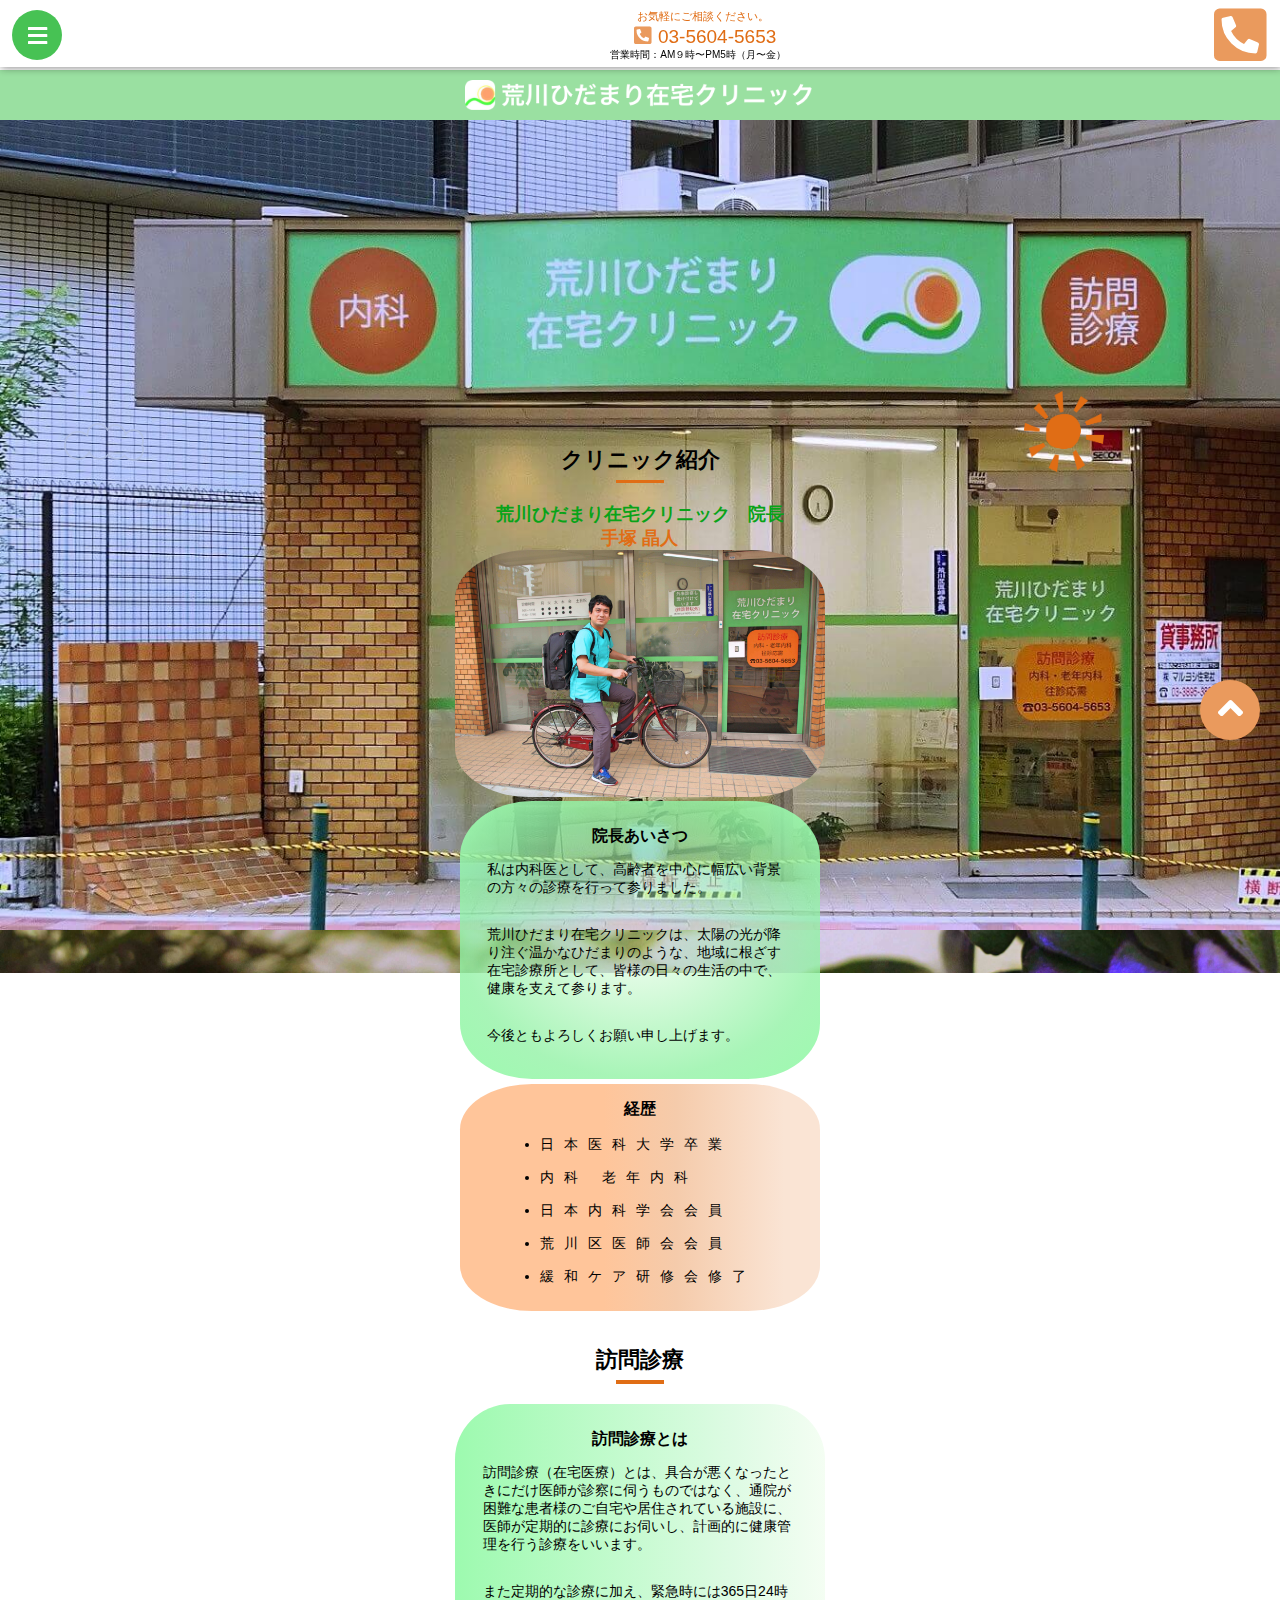
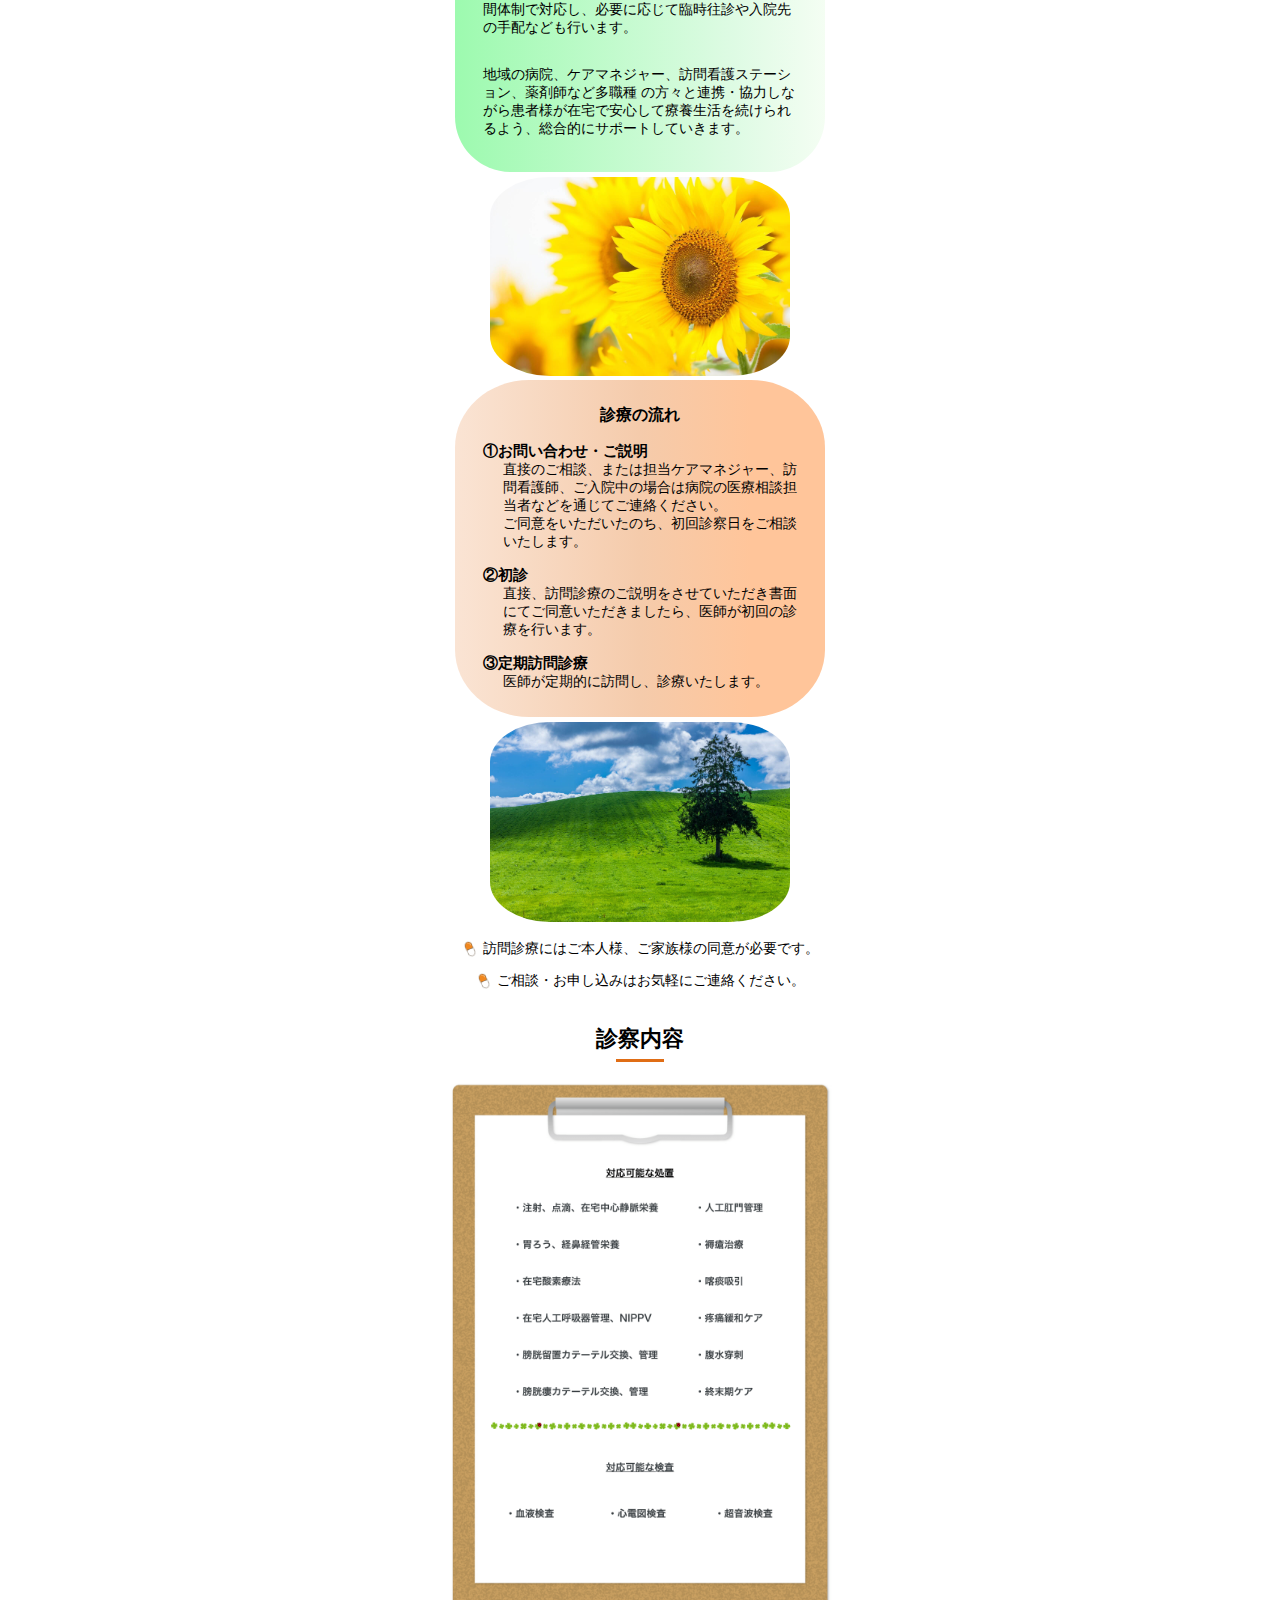
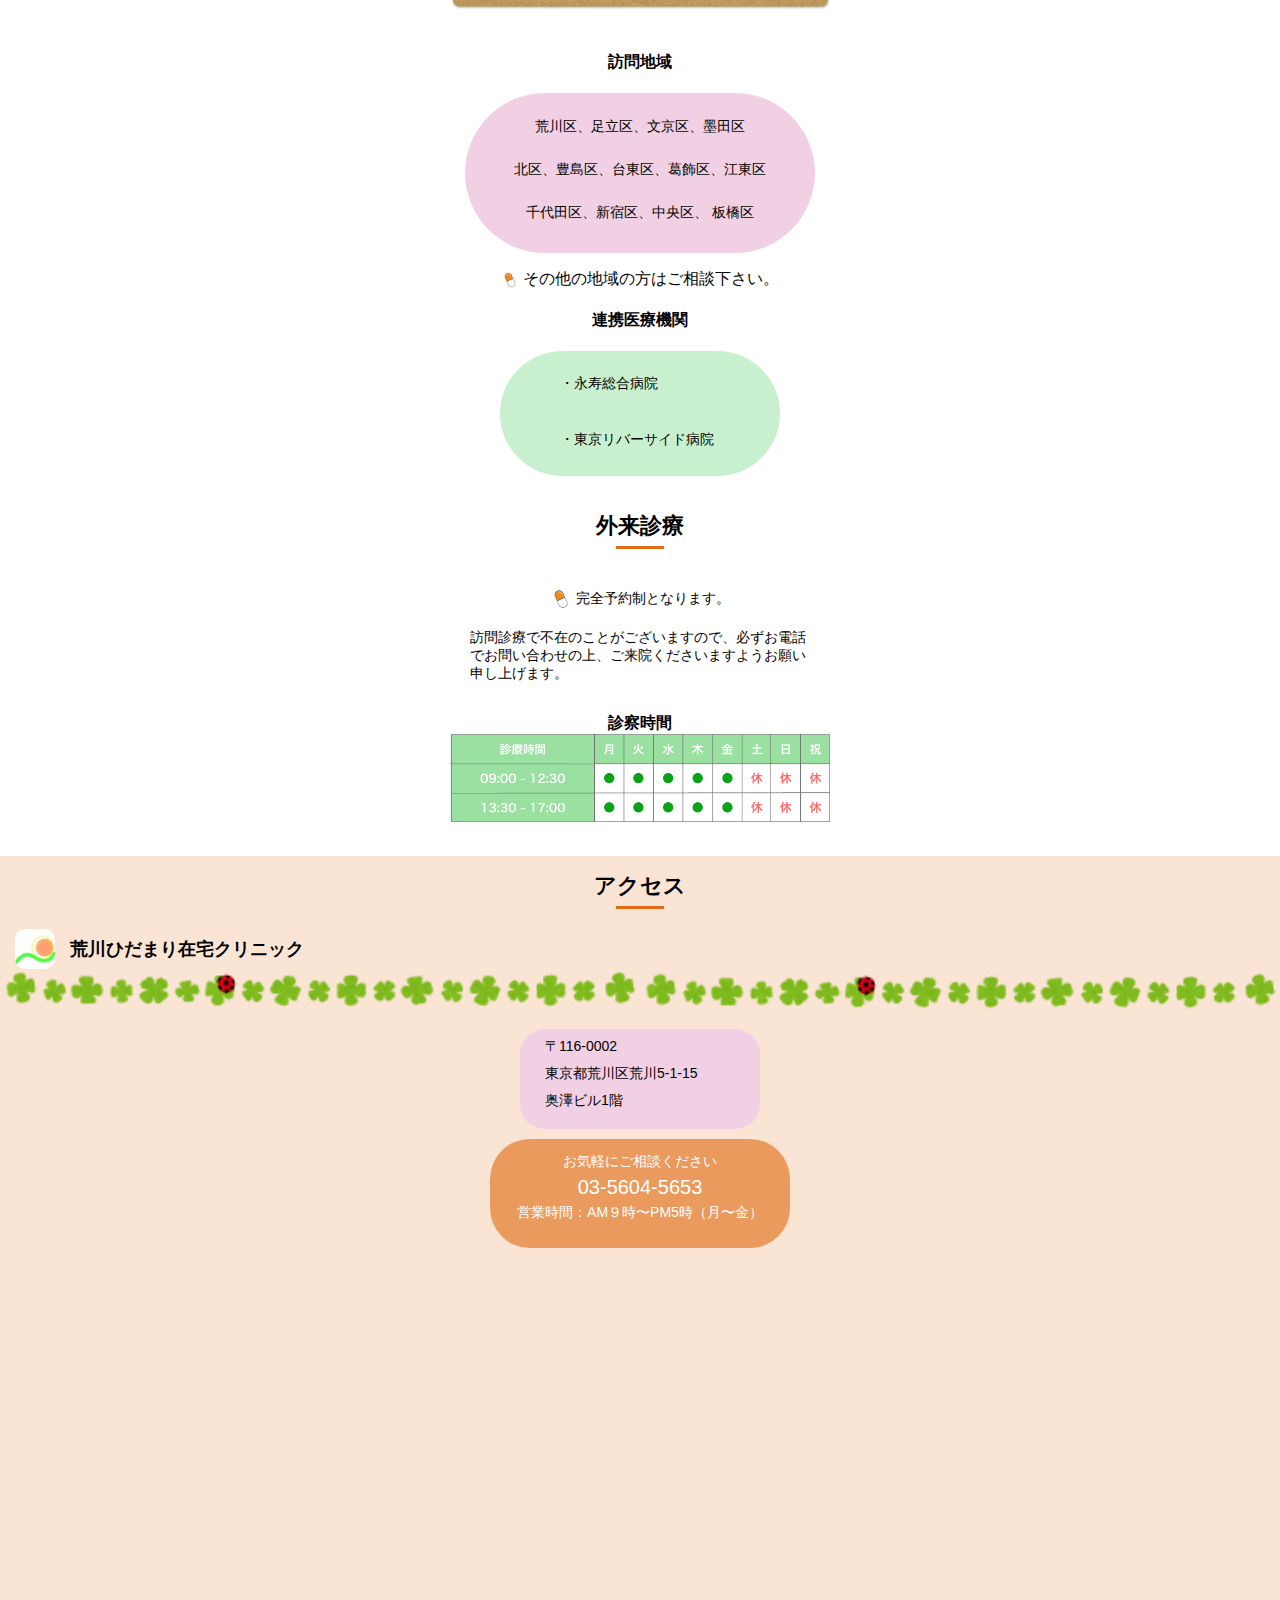
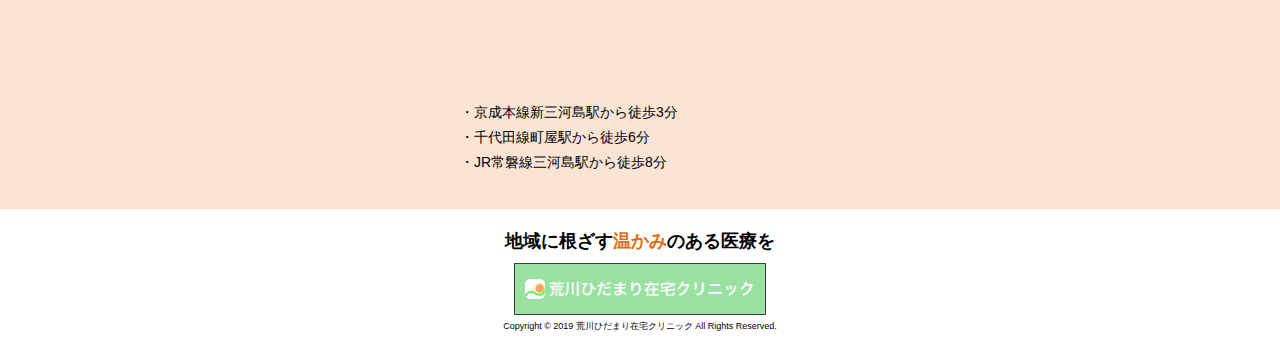
==== sp/index.html @ 4131a950 "update" ====
<!DOCTYPE html>
<html lang="ja">
	<head>
		<meta charset="UTF-8" />
		<!-- <meta
			name="viewport"
			content="width=device-width, initial-scale=1.0, minimum-scale=1.0, maximum-scale=10.0, user-scalable=yes"
		/> -->
		<meta name="viewport" content="width=440" />
		<title>荒川ひだまり在宅クリニック</title>
		<meta name="description" content="" />
		<meta name="keywords" content="" />
		<link rel="icon" href="ひだまりロゴ.ico" />
		<link rel="stylesheet" href="../css/sp-styles.css" />
		<link
			rel="stylesheet"
			href="https://use.fontawesome.com/releases/v5.10.1/css/all.css"
		/>
		<script src="https://ajax.googleapis.com/ajax/libs/jquery/2.1.4/jquery.min.js"></script>
	</head>
	<body>
		<!-- header ナビゲーション Start -->
		<div class="header-nav">
			<div class="header-base"></div>
			<div class="abs">
				<div class="header-menu">
					<div class="menu" id="Menu">
						<p class="fas fa-bars"></p>
					</div>
					<div class="tele-number">
						<p id="telefont-1">
							お気軽にご相談ください。&emsp;&ensp;
						</p>
						<p id="telefont-2">03-5604-5653&ensp;</p>
						<p id="telefont-3" style="color: #000;">
							営業時間：AM９時〜PM5時（月〜金）
						</p>
					</div>
					<div class="tele">
						<a
							class="fas fa-phone-square-alt"
							href="tel:03-5604-5653"
						></a>
					</div>
				</div>
				<div class="MenuLavel">
					<ul>
						<li class="MenuItemContainer">
							<a class="MenuItemActive" href="./index.html">
								<p>ホーム</p>
							</a>
						</li>
						<li class="MenuItemContainer">
							<a href="#clinic">
								<p>クリニック紹介</p>
							</a>
						</li>
						<li class="MenuItemContainer">
							<a href="#visiting-clinic">
								<p>訪問診療</p>
							</a>
						</li>
						<li class="MenuItemContainer">
							<a href="#service">
								<p>診療内容</p>
							</a>
						</li>
						<li class="MenuItemContainer">
							<a href="#outpatient">
								<p>外来診療</p>
							</a>
						</li>
						<li class="MenuItemContainer">
							<a href="#access">
								<p>アクセス</p>
							</a>
						</li>
						<li class="MenuItemContainer">
							<a href="../safety.html">
								<p>医療安全管理</p>
							</a>
						</li>
						<li class="MenuItemContainer">
							<a href="../privacy-policy.html">
								<p>プライバシーポリシー</p>
							</a>
						</li>
					</ul>
				</div>
			</div>
		</div>
		<!-- header ナビゲーション End -->

		<!-- トップへ戻る 最後に -->
		<div class="linkGoTop" style="display: block;">
			<a id="page-top" href="#"><i class="fas fa-angle-up"></i></a>
		</div>
		<!-- ********* -->

		<!----------- Main Start ----------->
		<main>
			<div class="container">
				<!-- トップページ Start -->
				<div class="top">
					<div class="topdown"></div>
					<div class="logo">
						<img src="../img/header-logo.png" alt="" />
					</div>
					<div class="slideshow">
						<div id="slide">
							<img
								src="../img/slide_img01_Fotor.jpg"
								alt="荒川ひだまり在宅クリニックの店頭の写真"
							/>
							<img
								src="../img/slide_img06_Fotor.jpg"
								alt="ママ・手塚先生仕事頑張ってね！ひなちゃん写真"
							/>
							<img
								src="../img/slide_img02_Fotor.jpg"
								alt="荒川ひだまり在宅クリニック院長の友達との海外旅行写真①"
							/>
							<img
								src="../img/slide_img03_Fotor.jpg"
								alt="荒川ひだまり在宅クリニック院長の友達との海外旅行写真②"
							/>
							<img
								src="../img/slide_img04_Fotor.jpg"
								alt="荒川ひだまり在宅クリニックで飼っている金魚の写真①"
							/>
						</div>
					</div>
				</div>
				<!-- トップページ End -->

				<section class="clinic-section">
					<div class="clinic">
						<div class="heading" id="clinic">
							<h1 class="heading-word">クリニック紹介</h1>
							<div class="heading-underline"></div>
						</div>
						<img
							class="cloud1"
							src="../img/cloud.png"
							alt="雲のイラスト"
							width="80px"
						/>
						<img
							class="sun"
							src="../img/sun.png"
							alt="のイラスト"
							width="80px"
						/>
						<div class="inntyou-greeting">
							<div class="inntyou">
								<div class="inntyou-name">
									<h3>
										荒川ひだまり在宅クリニック&emsp;院長
									</h3>
									<h3>手塚 晶人</h3>
								</div>
								<img
									src="../img/IMG_5941_Fotor.jpg"
									alt="荒川ひだまり在宅クリニック院長の写真"
								/>
							</div>
							<div class="greeting-text">
								<h3>院長あいさつ</h3>
								<div class="text-container">
									<p>
										私は内科医として、高齢者を中心に幅広い背景の方々の診療を行って参りました。
									</p>
									<p>
										荒川ひだまり在宅クリニックは、太陽の光が降り注ぐ温かなひだまりのような、地域に根ざす在宅診療所として、皆様の日々の生活の中で、健康を支えて参ります。
									</p>
									<p>今後ともよろしくお願い申し上げます。</p>
								</div>
							</div>
							<div class="career">
								<h3>経歴</h3>
								<ul>
									<li>日本医科大学卒業</li>
									<li>内科 老年内科</li>
									<li>日本内科学会会員</li>
									<li>荒川区医師会会員</li>
									<li>緩和ケア研修会修了</li>
								</ul>
							</div>
						</div>
					</div>
				</section>
				<!-- クリニック紹介 End -->

				<!-- 訪問診療 Start -->
				<section>
					<div class="visiting-clinic trigger2">
						<div class="heading" id="visiting-clinic">
							<h1 class="heading-word">訪問診療</h1>
							<div class="heading-underline"></div>
						</div>
						<!-- 訪問診療とは Start -->
						<div class="visiting-about animation2 up fast2">
							<div class="about">
								<h3>訪問診療とは</h3>
								<div class="sub-underline"></div>
								<div class="text-container">
									<p>
										訪問診療（在宅医療）とは、具合が悪くなったときにだけ医師が診察に伺うものではなく、通院が困難な患者様のご自宅や居住されている施設に、医師が定期的に診療にお伺いし、計画的に健康管理を行う診療をいいます。
									</p>
									<p>
										また定期的な診療に加え、緊急時には365日24時間体制で対応し、必要に応じて臨時往診や入院先の手配なども行います。
									</p>
									<p>
										地域の病院、ケアマネジャー、訪問看護ステーション、薬剤師など多職種
										の方々と連携・協力しながら患者様が在宅で安心して療養生活を続けられ
										るよう、総合的にサポートしていきます。
									</p>
								</div>
							</div>
							<div class="about-img">
								<img
									src="../img/ELL89_ookinahimawari20140812_TP_V.jpg"
									alt="ひまわりの写真"
								/>
							</div>
						</div>
						<!-- 訪問診療とは End -->
						<!-- 診察の流れ Start -->
						<div class="visiting-flow">
							<div class="flow">
								<h3>診療の流れ</h3>
								<div class="sub-underline"></div>
								<div class="text-container">
									<dl>
										<dt>①お問い合わせ・ご説明</dt>
										<dd>
											直接のご相談、または担当ケアマネジャー、訪問看護師、ご入院中の場合は病院の医療相談担当者などを通じてご連絡ください。
										</dd>
										<dd>
											ご同意をいただいたのち、初回診察日をご相談いたします。
										</dd>
										<dt>②初診</dt>
										<dd>
											直接、訪問診療のご説明をさせていただき書面にてご同意いただきましたら、医師が初回の診療を行います。
										</dd>
										<dt>③定期訪問診療</dt>
										<dd>
											医師が定期的に訪問し、診療いたします。
										</dd>
									</dl>
								</div>
							</div>
							<div class="flow-img">
								<img
									src="../img/AME20181123B005_TP_V.jpg"
									alt="木と草原の写真"
								/>
							</div>
						</div>
						<!-- 診察の流れ End -->
						<div class="notice">
							<p>
								<span></span
								>訪問診療にはご本人様、ご家族様の同意が必要です。
							</p>
							<p>
								<span></span
								>ご相談・お申し込みはお気軽にご連絡ください。
							</p>
						</div>
					</div>
				</section>
				<!-- 訪問診療 End -->

				<!-- 診察内容 Start -->
				<section>
					<div class="service">
						<div class="heading" id="service">
							<h1 class="heading-word">診察内容</h1>
							<div class="heading-underline"></div>
						</div>
						<div class="service-contents">
							<img src="../img/woodmenu.png" alt="" />
						</div>
						<div class="sub-info">
							<div class="visiting-area">
								<h4>訪問地域</h4>
								<div class="area-text">
									<p>荒川区、足立区、文京区、墨田区</p>
									<p>北区、豊島区、台東区、葛飾区、江東区</p>
									<p>千代田区、新宿区、中央区、 板橋区</p>
								</div>
								<p>
									<span></span
									>その他の地域の方はご相談下さい。
								</p>
							</div>
							<div class="cooperation">
								<h4>連携医療機関</h4>
								<div class="coop-text">
									<p>・永寿総合病院</p>
									<p>・東京リバーサイド病院</p>
								</div>
							</div>
						</div>
					</div>
				</section>
				<!-- 診察内容 End -->

				<!-- 外来診療 Start -->
				<section>
					<div class="outpatient">
						<div class="heading" id="outpatient">
							<h1 class="heading-word">外来診療</h1>
							<div class="heading-underline"></div>
						</div>
						<div class="outpatient-text">
							<p><span></span>完全予約制となります。</p>
							<p>
								訪問診療で不在のことがございますので、必ずお電話でお問い合わせの上、ご来院くださいますようお願い申し上げます。
							</p>
						</div>
						<div class="schedule">
							<h3>診察時間</h3>
							<div class="sub-underline"></div>
							<img
								src="../img/schedule.png"
								alt="荒川ひだま在宅クリニックの週間スケジュールと診察時間"
							/>
						</div>
					</div>
				</section>
				<!-- 外来診療 End -->

				<!-- アクセス Start -->
				<section>
					<div class="access">
						<div class="heading" id="access">
							<h1 class="heading-word">アクセス</h1>
							<div class="heading-underline"></div>
						</div>
						<div class="access-info">
							<div class="access-logo">
								<img
									src="../img/logo.png"
									alt="荒川ひだまり在宅クリニックのロゴ"
								/>
								<h4>荒川ひだまり在宅クリニック</h4>
							</div>
							<img src="../img/leaf2.png" alt="" width="100%" />
							<div class="access-number">
								<div class="access-num">
									<p>〒116-0002</p>
									<p>東京都荒川区荒川5-1-15</p>
									<p>奥澤ビル1階</p>
								</div>
								<div class="tele-num">
									<p>お気軽にご相談ください</p>
									<p>03-5604-5653</p>
									<p>営業時間：AM９時〜PM5時（月〜金）</p>
								</div>
							</div>
							<div class="access-map">
								<p>
									<iframe
										style="BORDER-TOP: 0px; BORDER-RIGHT: 0px; BORDER-BOTTOM: 0px; BORDER-LEFT: 0px"
										height="420"
										src="https://www.google.com/maps/embed?pb=!1m18!1m12!1m3!1d6477.141175793988!2d139.77134361840973!3d35.73677794759136!2m3!1f0!2f0!3f0!3m2!1i1024!2i768!4f13.1!3m3!1m2!1s0x60188e773e58adbf%3A0x28fab18ea7a4468!2z44CSMTE2LTAwMDIg5p2x5Lqs6YO96I2S5bed5Yy66I2S5bed77yV5LiB55uu77yR4oiS77yR77yVIOWlpea-pOODk-ODqyAx6ZqO!5e0!3m2!1sja!2sjp!4v1522905215464"
										frameborder="0"
										width="370"
										allowfullscreen
									></iframe>
								</p>
							</div>
							<div class="map-info">
								<p>・京成本線新三河島駅から徒歩3分</p>
								<p>・千代田線町屋駅から徒歩6分</p>
								<p>・JR常磐線三河島駅から徒歩8分</p>
							</div>
						</div>
					</div>
				</section>
				<!-- アクセス End -->

				<!-- フッター Start -->
				<footer>
					<div class="footer" id="footer">
						<div class="last">
							<h3>地域に根ざす<span>温かみ</span>のある医療を</h3>
							<a href="./index.html">
								<div class="footer-logo">
									<img
										src="../img/header-logo.png"
										alt="荒川ひだまり在宅クリニックのロゴ"
									/>
								</div>
							</a>
							<small
								>Copyright &copy; 2019
								荒川ひだまり在宅クリニック All Rights
								Reserved.</small
							>
						</div>
					</div>
				</footer>
				<!-- フッター End -->
			</div>
		</main>
		<!------------ Main End ------------>
		<script src="../js/sp-main.js"></script>
	</body>
</html>
---- css/sp-styles.css ----
html {
	min-height: 100%;
	min-width: 100%;
}

body {
	font-family: 'ヒラギノ角ゴ Pro W3', 'Hiragino Kaku Gothic Pro', 'メイリオ',
		Meiryo, 'ＭＳ Ｐゴシック', 'MS PGothic', sans-serif;
	position: relative;
	min-width: 380px;
	margin: 0;
}

/******************************/
/**          共通部分          **
/******************************/

/***** 見出し *****/
.heading {
	display: flex;
	flex-direction: column;
	margin: 20px auto;
}
h1.heading-word {
	font-size: 22px;
	color: #000;
	text-align: center;
	margin-bottom: 5px;
}
.heading-underline {
	width: 3rem;
	height: 0.2rem;
	background: #e06d15;
	margin: 0 auto;
}

/***** 見出し *****/

/***** トップへ戻る *****/
#page-top a {
	display: block;
	color: #fff;
	padding: 25px 0;
	text-decoration: none;
}

.linkGoTop {
	position: fixed;
	bottom: 160px;
	right: 20px;
	font-size: 80%;
	text-align: center;
	width: 60px;
	height: 60px;
	text-align: center;
	background: #ea9a5d;
	border-radius: 50%;
	z-index: 1000;
}

.linkGoTop:hover {
	opacity: 0.7;
}

.linkGoTop i {
	color: #fff;
	font-size: 40px;
	line-height: 56px;
}

/***** トップへ戻る *****/

/******************************/
/**          共通部分          **
/******************************/

.header-base {
	z-index: 100;
	position: fixed;
	left: 0px;
	right: 0px;
	top: -3px;
	width: 100%;
	height: 70px;
	box-shadow: 1px 1px 8px rgba(0, 0, 0, 0.5);
	background-color: #ffffff;
	opacity: 0.9;
}
.abs {
	z-index: 110;
	position: absolute;
	top: 0;
	left: 7px;
}
.header-menu {
	width: 100%;
	height: 70px;
	position: fixed;
	display: flex;
	justify-content: space-between;
	align-items: center;
}
.menu {
	width: 50px;
	height: 50px;
	border-radius: 50px;
	margin-left: 5px;
	background-color: rgba(71, 194, 84, 1);
	text-align: center;
}
.menu p {
	font-size: 22px;
	line-height: 8px;
	color: #fff;
}
.tele-number {
	margin-left: 120px;
}
.tele-number p {
  color: #e06d15;
	text-align: right;
	margin: 0;
}
#telefont-1 {
	font-size: 11px;
}
#telefont-2 {
	font-size: 19px;
}
#telefont-2::before {
	font-family: 'Font Awesome 5 Free';
	font-weight: 900;
	content: '\f87b';
	color: #ea9a5d;
	font-size: 20px;
	margin-right: 6px;
}
#telefont-3 {
	font-size: 10px;
}
.tele a {
	margin-right: 20px;
	font-size: 60px;
	color: #ea9a5d;
}

.MenuLavel {
	display: none;
	position: fixed;
	left: -25px;
	top: 43px;
	margin: 0px;
}

.MenuLavel li {
	list-style: none;
	text-align: center;
}
.MenuLavel a {
	display: block;
	text-decoration: none;
	width: 140px;
	height: 50px;
	background-color: rgba(71, 194, 84, 0.95);
	border-radius: 10px;
	/* border: solid 1px transparent; */
	transition-duration: 1s;
	transition-delay: 0s;
	transition-timing-function: ease;
}
.MenuLavel p {
	min-height: 17px;
	background-color: transparent;
	color: #fff;
	text-align: center;
	font-size: 14px;
	position: relative;
	line-height: 50px;
	margin: 0 auto;
}
.MenuLavel .MenuItemActive {
	background-color: rgba(213, 125, 125, 0.95);
}

.container {
	width: 100%;
}

/********** トップページ Start **********/
.top {
	height: 330px;
	margin-bottom: 100px;
}
.topdown {
	width: 100%;
	height: 70px;
}
.logo {
	width: 100%;
	height: 50px;
	background: #9ae0a1;
	text-align: center;
}
.logo img {
	display: block;
	width: 350px;
	margin: 0 auto;
	padding-top: 10px;
}

#slide {
	width: 100%;
	position: relative;
}
#slide img {
	width: 100%;
	position: absolute;
}
/********** トップページ End **********/

/********** クリニック紹介 Start **********/
img.cloud1 {
	display: block;
	position: relative;
	top: -80px;
	margin-left: 5%;
}

img.sun {
	display: block;
	position: relative;
	top: -150px;
	margin-left: 80%;
}

/***** 院長 *****/
.inntyou {
	width: 100%;
	margin-top: -120px;
	text-align: center;
}
.inntyou img {
	width: 370px;
	border-radius: 20%;
}

.inntyou-name {
	text-align: center;
}
.inntyou-name h3 {
	font-size: 18px;
	font-weight: bold;
	margin: 0 auto;
	color: #09a318;
}
.inntyou-name h3:last-of-type {
	color: #e06d15;
}
/***** 院長 *****/

/***** あいさつ *****/
.greeting-text {
	width: 360px;
	height: auto;
	border-radius: 20%;
	background: -moz-radial-gradient(
		rgba(215, 250, 210, 0.27) 0%,
		rgba(146, 242, 165, 0.8) 70%,
		#9dfaaf 100%
	);
	background: -webkit-radial-gradient(
		rgba(215, 250, 210, 0.27) 0%,
		rgba(146, 242, 165, 0.8) 70%,
		#9dfaaf 100%
	);
	background: radial-gradient(
		rgba(215, 250, 210, 0.27) 0%,
		rgba(146, 242, 165, 0.8) 70%,
		#9dfaaf 100%
	);
	margin: 0 auto;
	padding: 5px 0;
}

.greeting-text h3 {
	font-size: 16px;
	text-align: center;
	padding-top: 15px;
	margin-top: 5px;
	margin-bottom: 10px;
}

.greeting-text p {
	font-size: 14px;
	padding-bottom: 15px;
}

.text-container {
	width: 85%;
	margin: 0 auto;
	color: var(--defalt-font-color);
}
/***** あいさつ *****/
/***** 経歴 *****/
.career {
	display: block;
	width: 360px;
	height: auto;
	border-radius: 20%;
	background: -moz-linear-gradient(
		left,
		#ffc59a 40%,
		#f5cbab 60%,
		#fae4d4 90%
	);
	background: -webkit-linear-gradient(
		left,
		#ffc59a 40%,
		#f5cbab 60%,
		#fae4d4 90%
	);
	background: linear-gradient(
		to right,
		#ffc59a 40%,
		#f5cbab 60%,
		#fae4d4 90%
	);
	margin: 0 auto;
}
.career h3 {
	font-size: 16px;
	text-align: center;
	padding-top: 15px;
	margin-top: 5px;
	margin-bottom: 10px;
}
.career ul {
	margin-left: 40px;
	padding-bottom: 10px;
}
.career li {
	font-size: 14px;
	letter-spacing: 10px;
	padding-bottom: 15px;
}
/***** 経歴 *****/
/********** クリニック紹介 End **********/

/********** 訪問診療 Start **********/
.visiting-clinic {
	height: auto;
}
.visiting-about {
	width: 100%;
	margin: 0 auto;
}
.about {
	width: 370px;
	height: auto;
	border-radius: 15%;
	background: -webkit-linear-gradient(
		right,
		rgba(215, 250, 210, 0.27) 0%,
		rgba(146, 242, 165, 0.31) 25.61%,
		#9dfaaf 100%
	);
	background: -moz-linear-gradient(
		right,
		rgba(215, 250, 210, 0.27) 0%,
		rgba(146, 242, 165, 0.31) 25.61%,
		#9dfaaf 100%
	);
	background: linear-gradient(
		to left,
		rgba(215, 250, 210, 0.27) 0%,
		rgba(146, 242, 165, 0.31) 25.61%,
		#9dfaaf 100%
	);
	margin: 0 auto;
	padding: 5px 0;
}
.about-img {
	width: 100%;
	text-align: center;
}
.about-img img {
	width: 300px;
	border-radius: 20%;
	margin-top: 5px;
}

.about h3 {
	font-size: 16px;
	text-align: center;
	padding-top: 15px;
	margin-top: 5px;
	margin-bottom: 0;
}

.about p {
	font-size: 14px;
	padding-bottom: 15px;
}

.visiting-flow {
	width: 370px;
	margin: 0 auto;
}

.flow {
	width: 370px;
	height: auto;
	border-radius: 20%;
	background: -moz-linear-gradient(
		right,
		#ffc59a 20%,
		#f5cbab 50%,
		#fae4d4 100%
	);
	background: -webkit-linear-gradient(
		right,
		#ffc59a 20%,
		#f5cbab 50%,
		#fae4d4 100%
	);
	background: linear-gradient(
		to left,
		#ffc59a 20%,
		#f5cbab 50%,
		#fae4d4 100%
	);
	margin: 0 auto;
	padding: 5px 0;
	padding-bottom: 10px;
}

.flow h3 {
	font-size: 16px;
	text-align: center;
	padding-top: 15px;
	margin-top: 5px;
	margin-bottom: 0;
}

.flow p {
	font-size: 14px;
	padding-bottom: 15px;
}

.text-container dt {
	font-size: 15px;
	margin-top: 15px;
	font-weight: bold;
}
.text-container dd {
	font-size: 14px;
	margin-left: 20px;
}

.flow-img {
	width: 100%;
	text-align: center;
}
.flow-img img {
	width: 300px;
	border-radius: 20%;
	margin-top: 5px;
}

.notice {
	margin: 0 auto;
	text-align: center;
	font-size: 14px;
}
.notice span {
	content: url('../img/capsule-orange-color-thumbnail.png');
	width: 16px;
	vertical-align: middle;
	margin-right: 5px;
	transform: rotateZ(-100deg);
}
/********** 訪問診療 End **********/

/********** 診察内容 Start **********/
.service {
	margin: 0 auto;
	text-align: center;
}
#service {
	margin-bottom: 0;
}
.service-contents {
	width: 100%;
	position: relative;
	display: inline-block;
}
.service-contents img {
	width: 400px;
}

.sub-info {
	margin-top: 20px;
}
.sub-info div {
	margin: 0 auto;
}
.sub-info h4 {
	font-size: 16px;
	margin: 20px auto;
}
.area-text {
	width: 350px;
	height: 160px;
	border-radius: 100px;
	background: #f1d0e4;
}
.area-text p {
	width: 300px;
	padding-top: 25px;
	margin: 0 auto;
	font-size: 14px;
}
.visiting-area span {
	content: url('../img/capsule-orange-color-thumbnail.png');
	width: 16px;
	vertical-align: middle;
	margin-right: 5px;
	transform: rotateZ(-100deg);
}

.cooperation h4 {
	margin-bottom: 20px;
}
.coop-text {
	width: 280px;
	height: 125px;
	border-radius: 103px;
	background: #c9f0ce;
	text-align: left;
}
.coop-text p {
	width: 300px;
	padding-top: 24px;
	margin-left: 60px;
	font-size: 14px;
}
/********** 診察内容 End **********/

/********** 外来診療 Start **********/
.outpatient-text p {
	width: 340px;
	padding-top: 20px;
	margin: 0 auto;
	text-align: center;
	font-size: 14px;
}
.outpatient-text p:nth-of-type(2) {
	text-align: left;
}
.outpatient-text span {
	content: url('../img/capsule-orange-color-thumbnail.png');
	width: 20px;
	vertical-align: middle;
	margin-right: 5px;
	transform: rotateZ(-100deg);
}
.schedule {
	text-align: center;
	margin: 30px 0;
}
.schedule h3 {
	font-size: 16px;
	text-align: center;
	margin-top: 20px;
	margin-bottom: 0;
}

.schedule img {
	width: 380px;
}
/********** 外来診療 End **********/

/********** アクセス Start **********/
.access {
	background: #fae4d4;
	padding-bottom: 30px;
}
.access-info {
	width: 100%;
	margin: 0 auto;
}
.access-logo {
	display: flex;
	height: 40px;
	margin: 0 auto;
	align-items: center;
}
.access-logo img {
	width: 40px;
	height: 100%;
	border-radius: 10px;
	margin-left: 15px;
}
.access-logo h4 {
	font-size: 18px;
	margin-left: 15px;
}

.access-number {
	margin-top: 10px;
}
.access-num {
	width: 240px;
	height: 100px;
	background: #f1d0e4;
	border-radius: 25px;
	margin: 0 auto;
}
.access-num p {
	margin: 0 auto;
	padding-top: 9px;
	font-size: 14px;
	margin-left: 25px;
}
.tele-num {
	width: 300px;
	height: 100px;
	border-radius: 40px;
	background: #ea9a5d;
	color: #fff;
	text-align: center;
	margin: 10px auto;
	padding-top: 9px;
}
.tele-num p {
	width: 300px;
	margin: 5px auto;
	font-size: 14px;
}
.tele-num p:nth-of-type(2) {
	font-size: 20px;
}

.access-map {
	text-align: center;
	margin: 0 auto;
}
iframe {
	position: static;
	margin: 0 auto;
}

.map-info {
	width: 360px;
	margin: 0 auto;
}
.map-info p {
	width: 350px;
	height: 20px;
	margin: 5px 0;
	font-size: 14px;
}
/********** アクセス End **********/

/********** フッター Start **********/
footer {
	margin-top: 20px;
}

.last {
	margin: 20px 0 auto;
	text-align: center;
	padding-bottom: 10px;
}
.last h3 {
	margin: 10px auto;
	font-size: 18px;
}
.last span {
	color: #e06d15;
}

.footer-logo {
	background: #9ae0a1;
	margin: 0 auto;
	width: 250px;
	height: 50px;
	border: #393f43 1px solid;
	text-align: center;
}
.footer-logo:hover {
	opacity: 0.9;
}
.footer-logo img {
	width: 230px;
	margin-top: 15px;
}
.last small {
	font-size: 9px;
}
/********** フッター End **********/
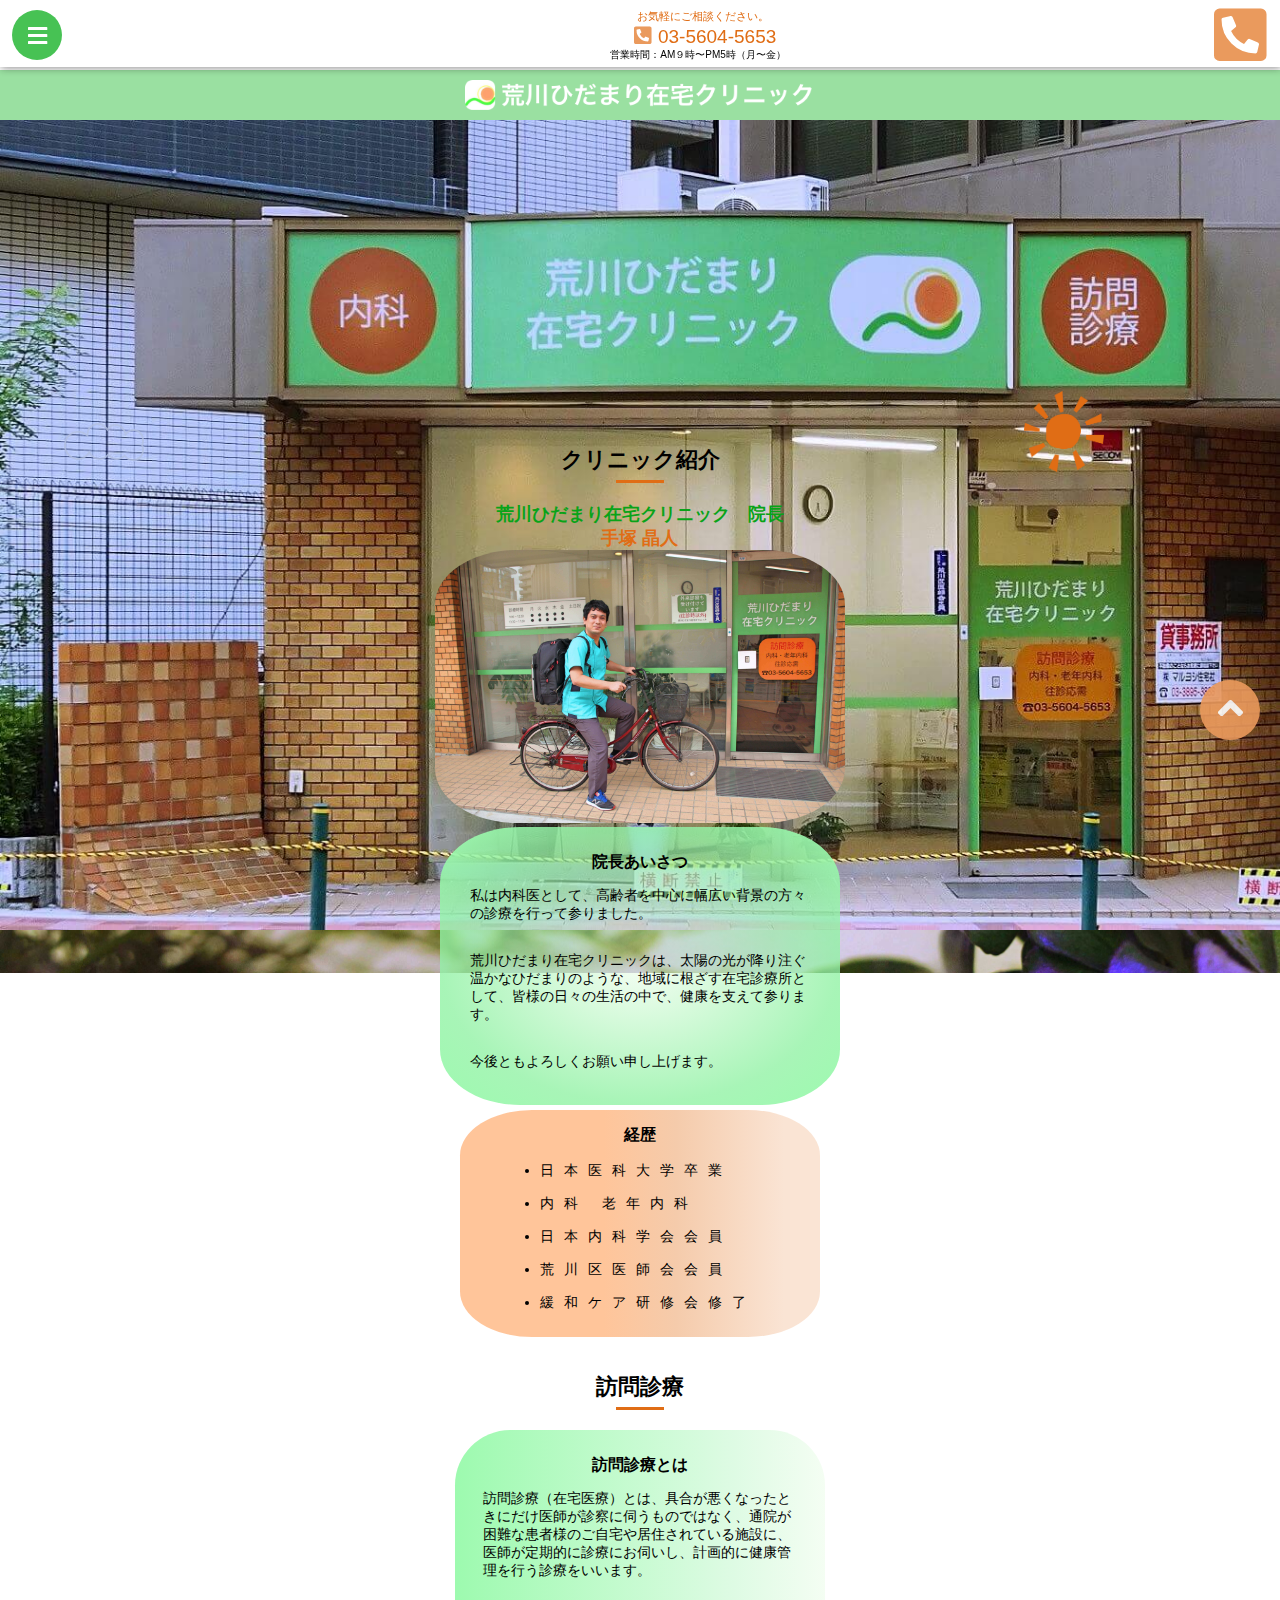
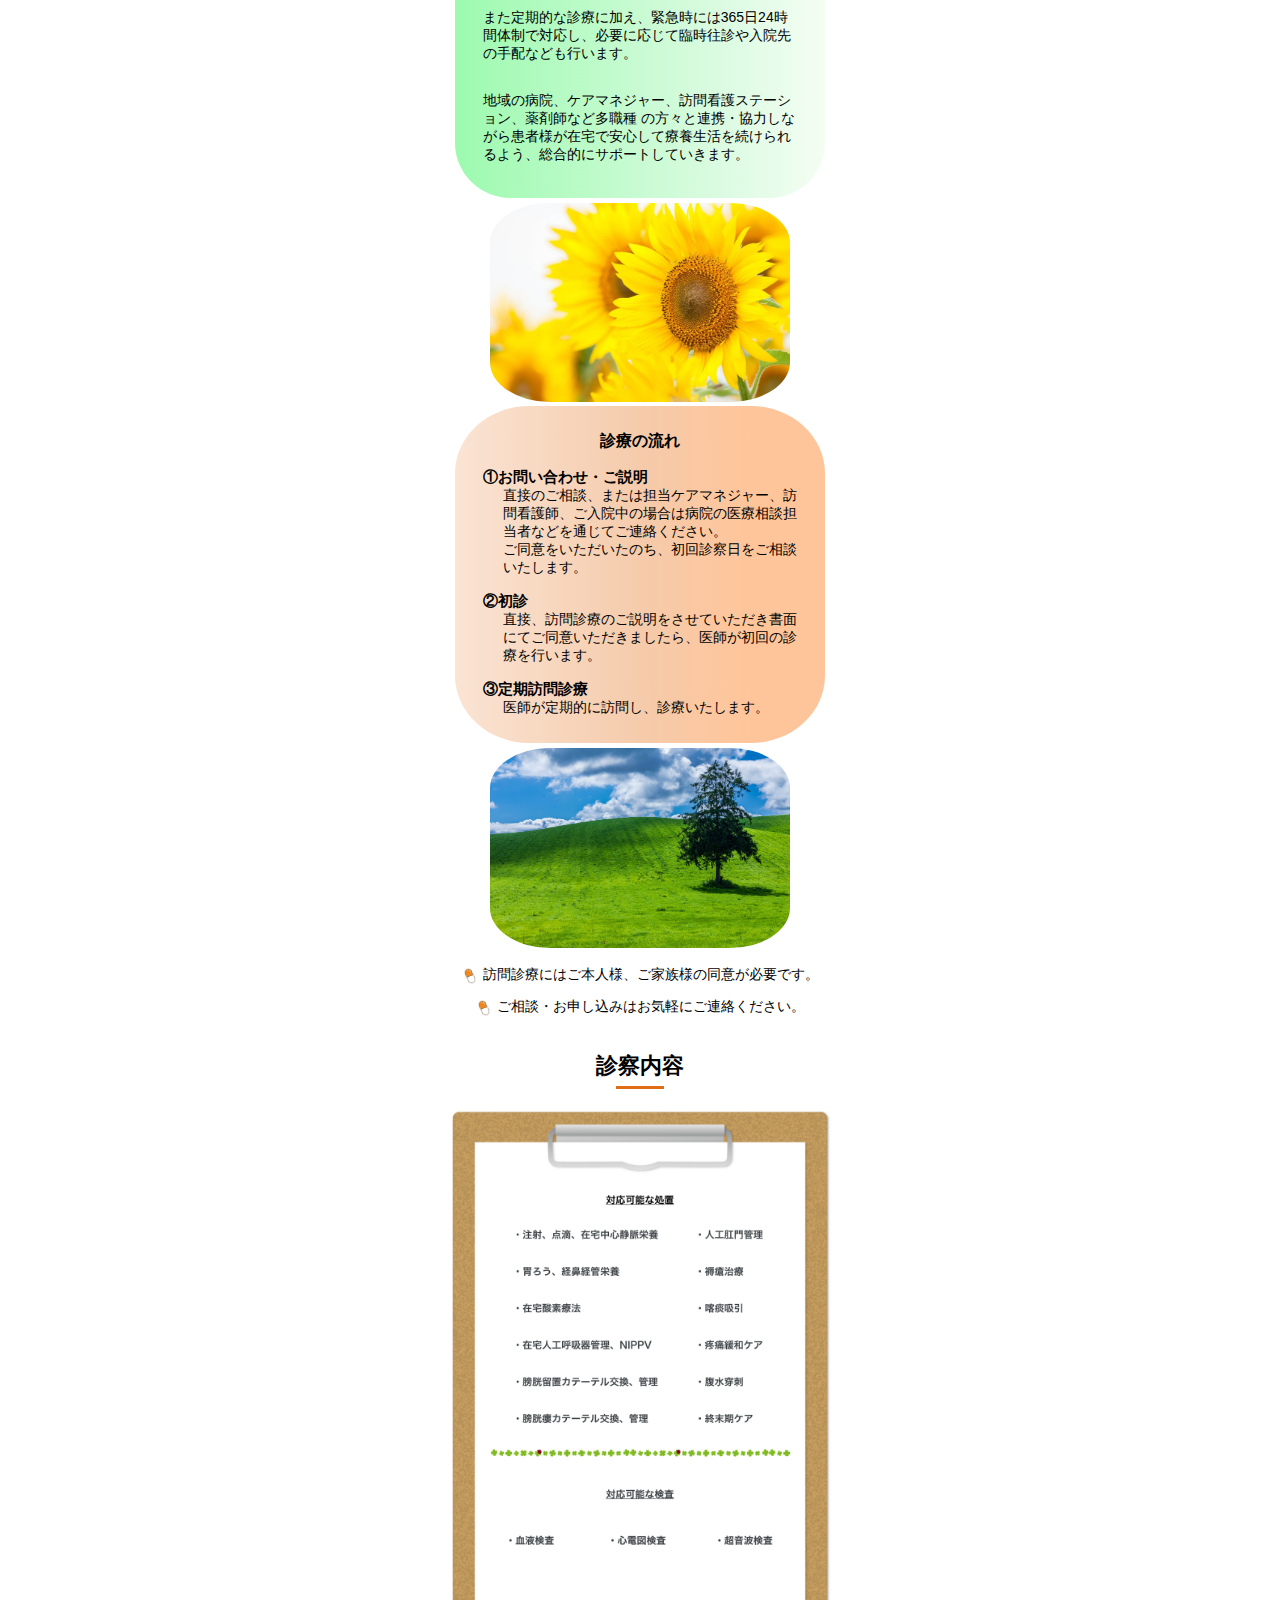
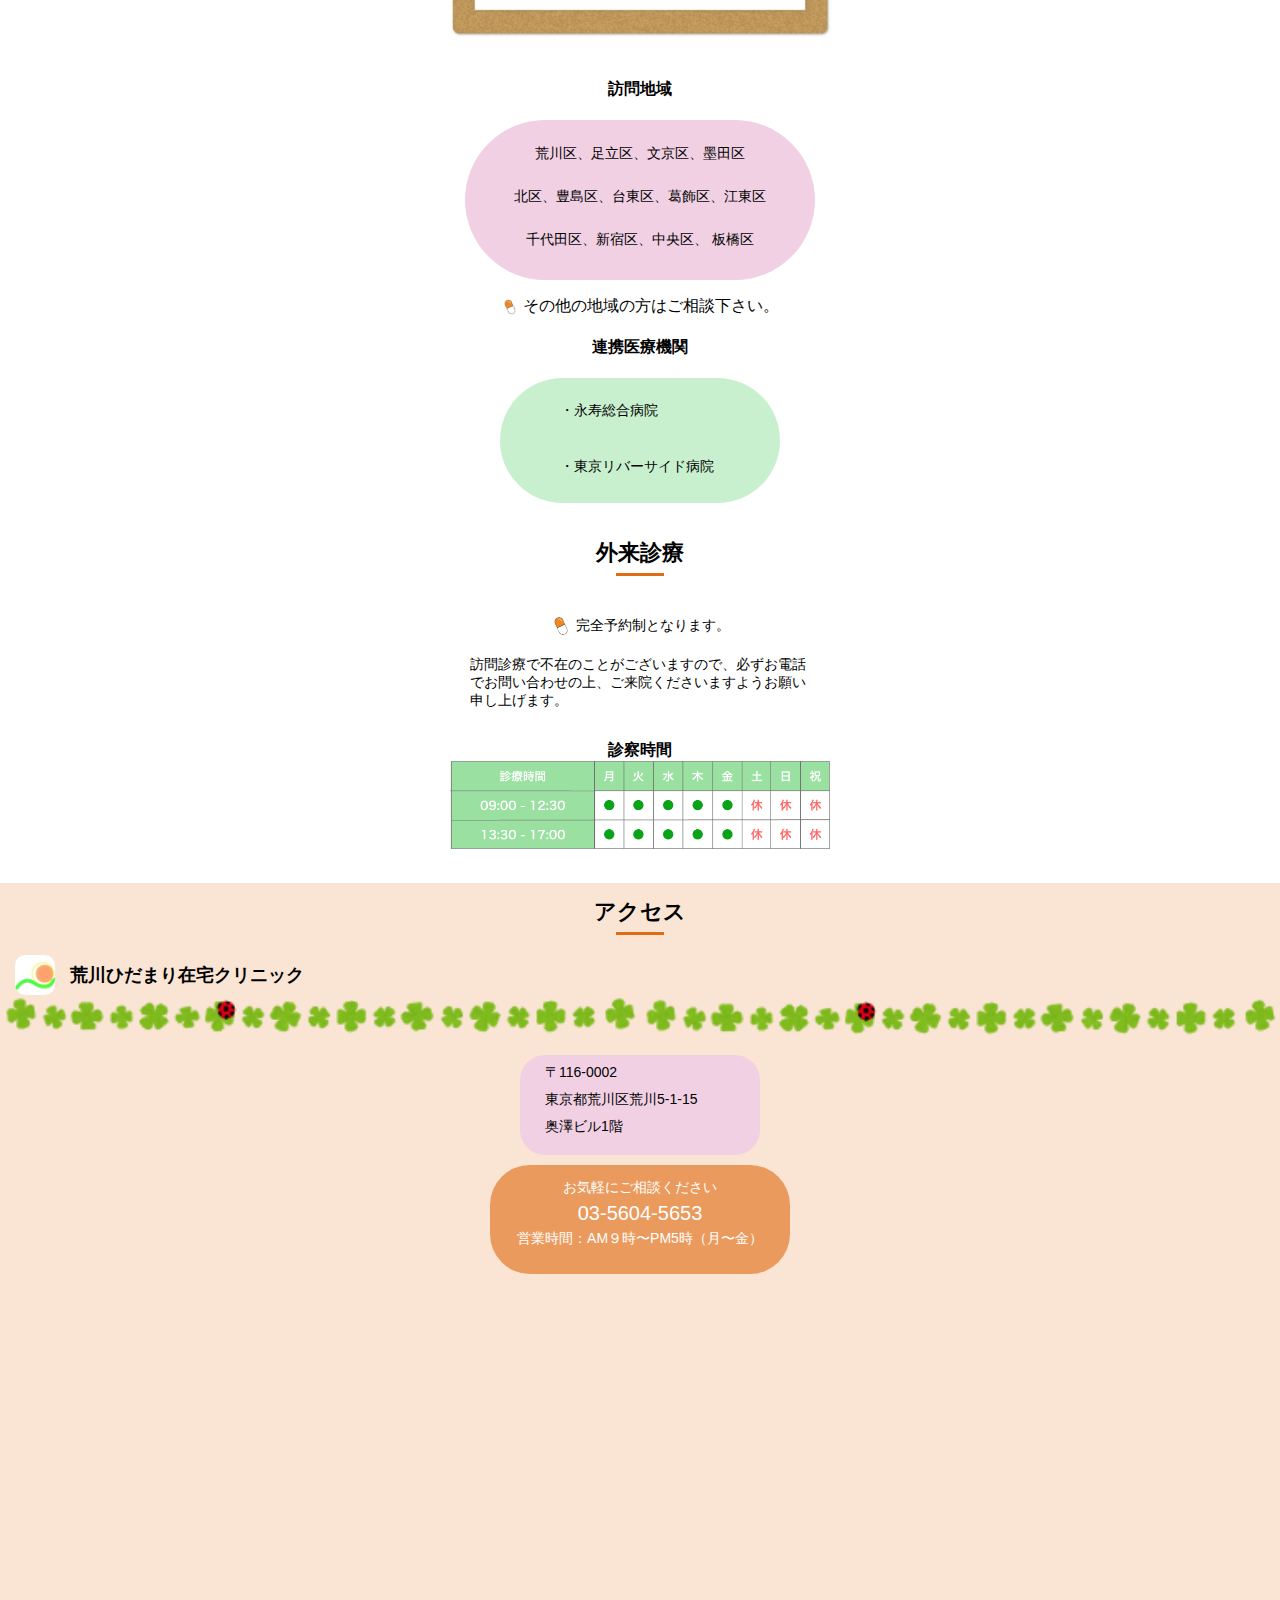
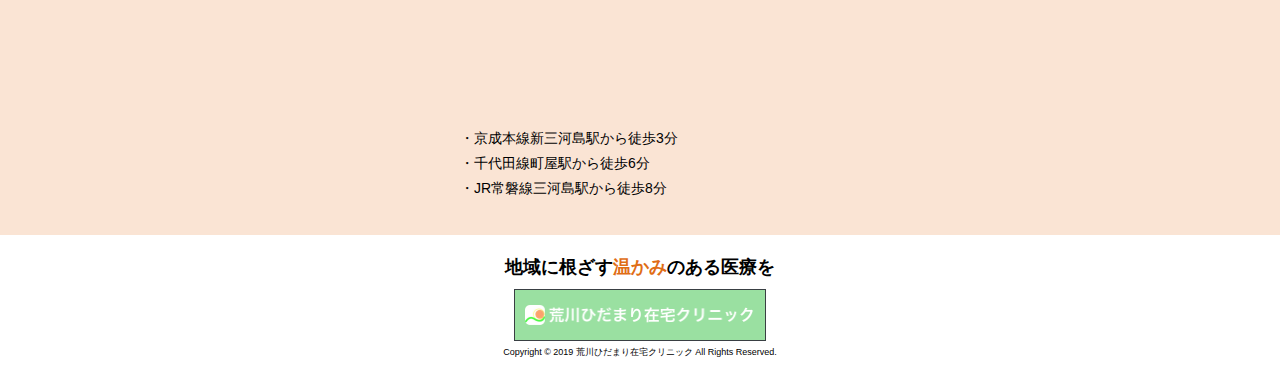
==== commit 7852778a: "update" ====
--- a/sp/index.html
+++ b/sp/index.html
@@ -46,7 +46,7 @@
 				<div class="MenuLavel">
 					<ul>
 						<li class="MenuItemContainer">
-							<a class="MenuItemActive" href="./index.html">
+							<a class="MenuItemActive" href="#">
 								<p>ホーム</p>
 							</a>
 						</li>
--- a/css/sp-styles.css
+++ b/css/sp-styles.css
@@ -56,10 +56,7 @@
 	background: #ea9a5d;
 	border-radius: 50%;
 	z-index: 1000;
-}
-
-.linkGoTop:hover {
-	opacity: 0.7;
+  opacity: 0.9;
 }
 
 .linkGoTop i {
@@ -185,7 +182,6 @@
 .container {
 	width: 100%;
 }
-
 /********** トップページ Start **********/
 .top {
 	height: 330px;
@@ -240,7 +236,7 @@
 	text-align: center;
 }
 .inntyou img {
-	width: 370px;
+	width: 410px;
 	border-radius: 20%;
 }
 
@@ -260,7 +256,7 @@
 
 /***** あいさつ *****/
 .greeting-text {
-	width: 360px;
+	width: 400px;
 	height: auto;
 	border-radius: 20%;
 	background: -moz-radial-gradient(
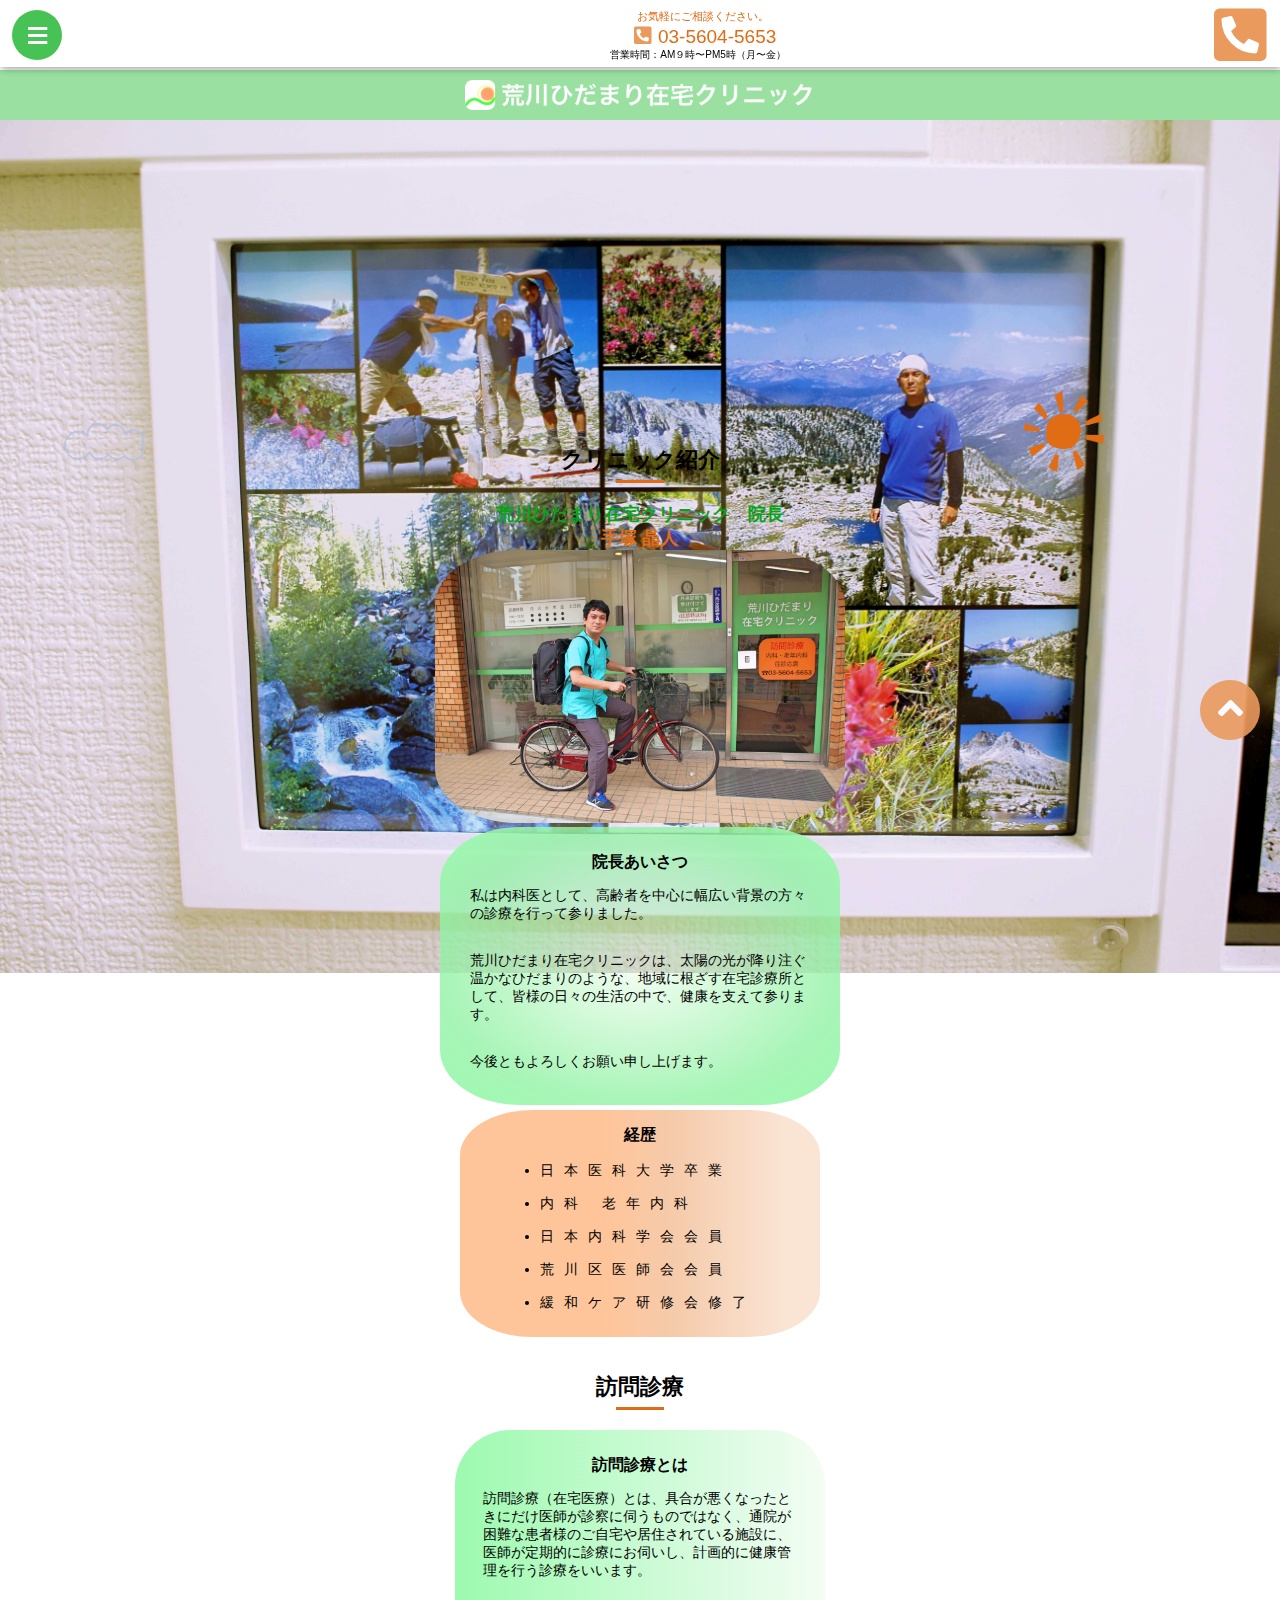
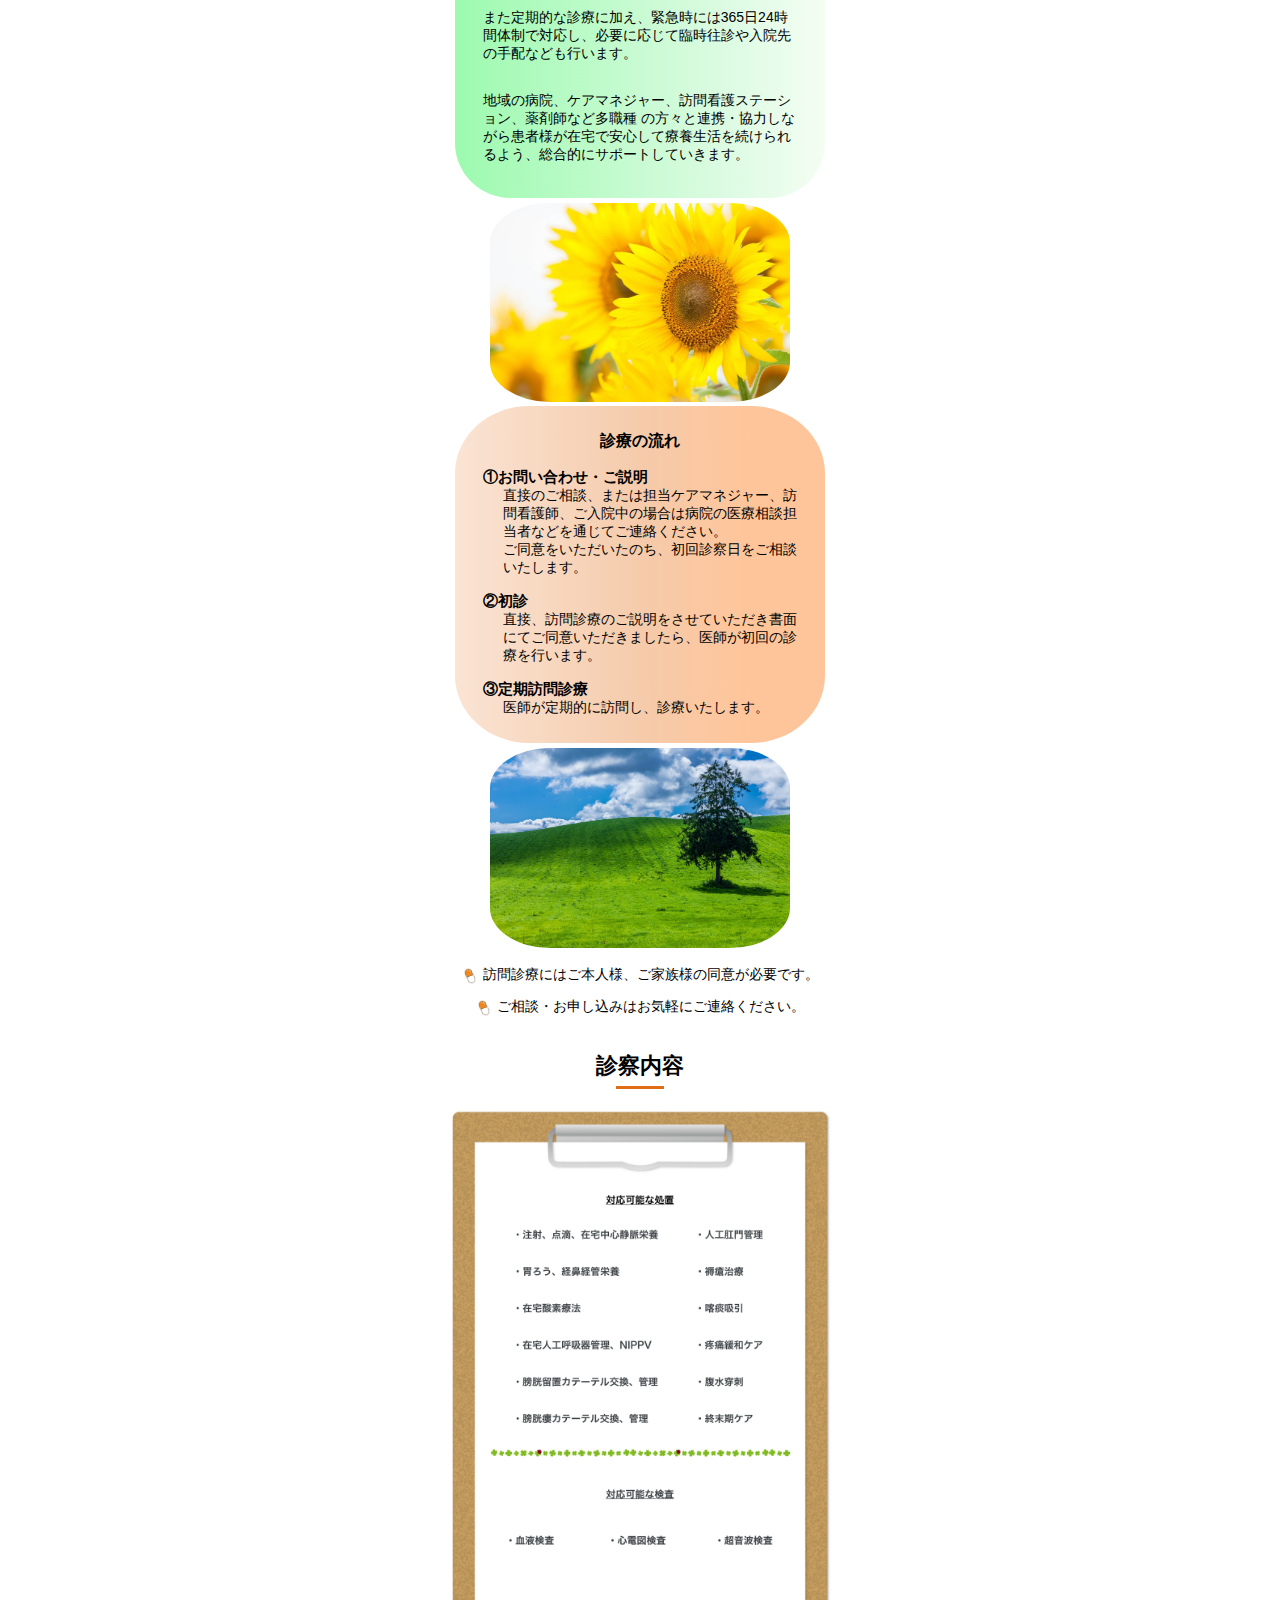
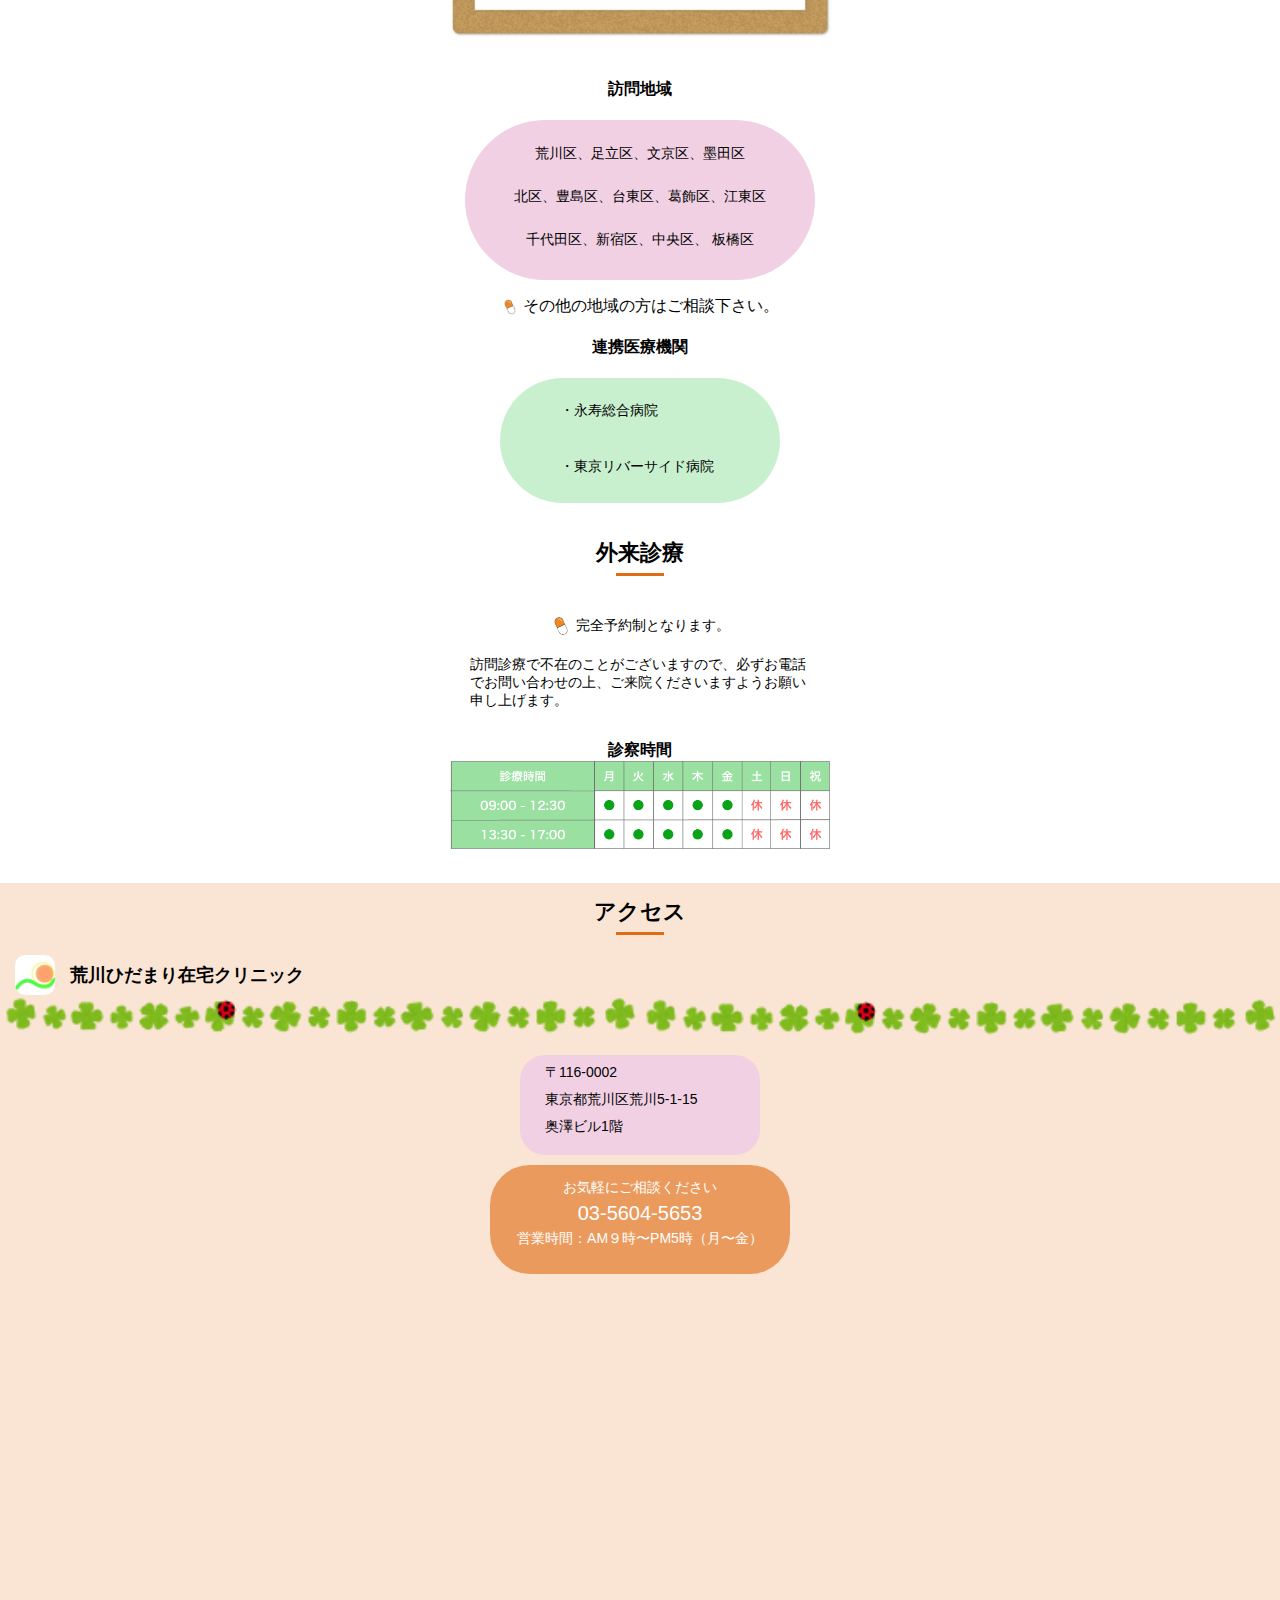
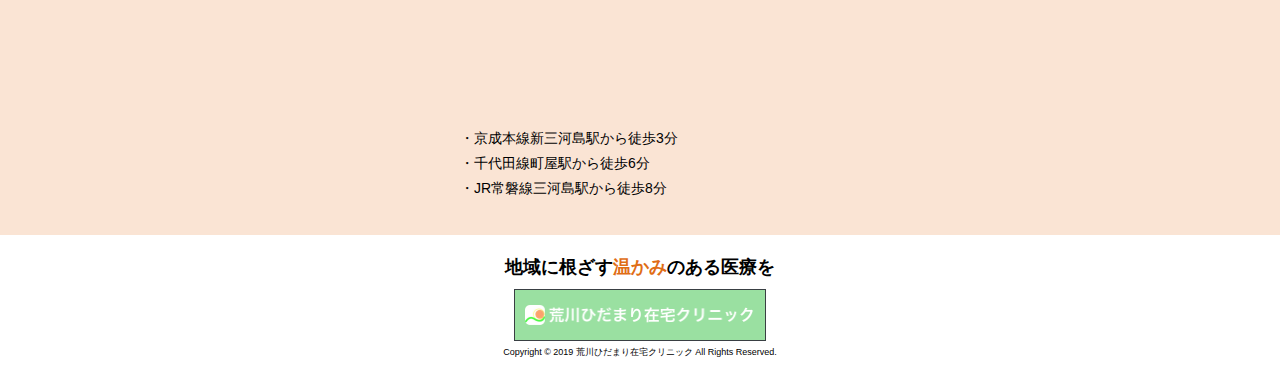
==== commit 98635498: "update" ====
--- a/sp/index.html
+++ b/sp/index.html
@@ -142,12 +142,14 @@
 						<img
 							class="cloud1"
 							src="../img/cloud.png"
+							loading="lazy"
 							alt="雲のイラスト"
 							width="80px"
 						/>
 						<img
 							class="sun"
 							src="../img/sun.png"
+							loading="lazy"
 							alt="のイラスト"
 							width="80px"
 						/>
@@ -220,6 +222,7 @@
 							<div class="about-img">
 								<img
 									src="../img/ELL89_ookinahimawari20140812_TP_V.jpg"
+									loading="lazy"
 									alt="ひまわりの写真"
 								/>
 							</div>
@@ -253,6 +256,7 @@
 							<div class="flow-img">
 								<img
 									src="../img/AME20181123B005_TP_V.jpg"
+									loading="lazy"
 									alt="木と草原の写真"
 								/>
 							</div>
@@ -280,7 +284,7 @@
 							<div class="heading-underline"></div>
 						</div>
 						<div class="service-contents">
-							<img src="../img/woodmenu.png" alt="" />
+							<img src="../img/woodmenu.png" loading="lazy" alt="診察で対応可能な処置と検査項目"/>
 						</div>
 						<div class="sub-info">
 							<div class="visiting-area">
@@ -369,6 +373,7 @@
 										frameborder="0"
 										width="370"
 										allowfullscreen
+										loading="lazy"
 									></iframe>
 								</p>
 							</div>
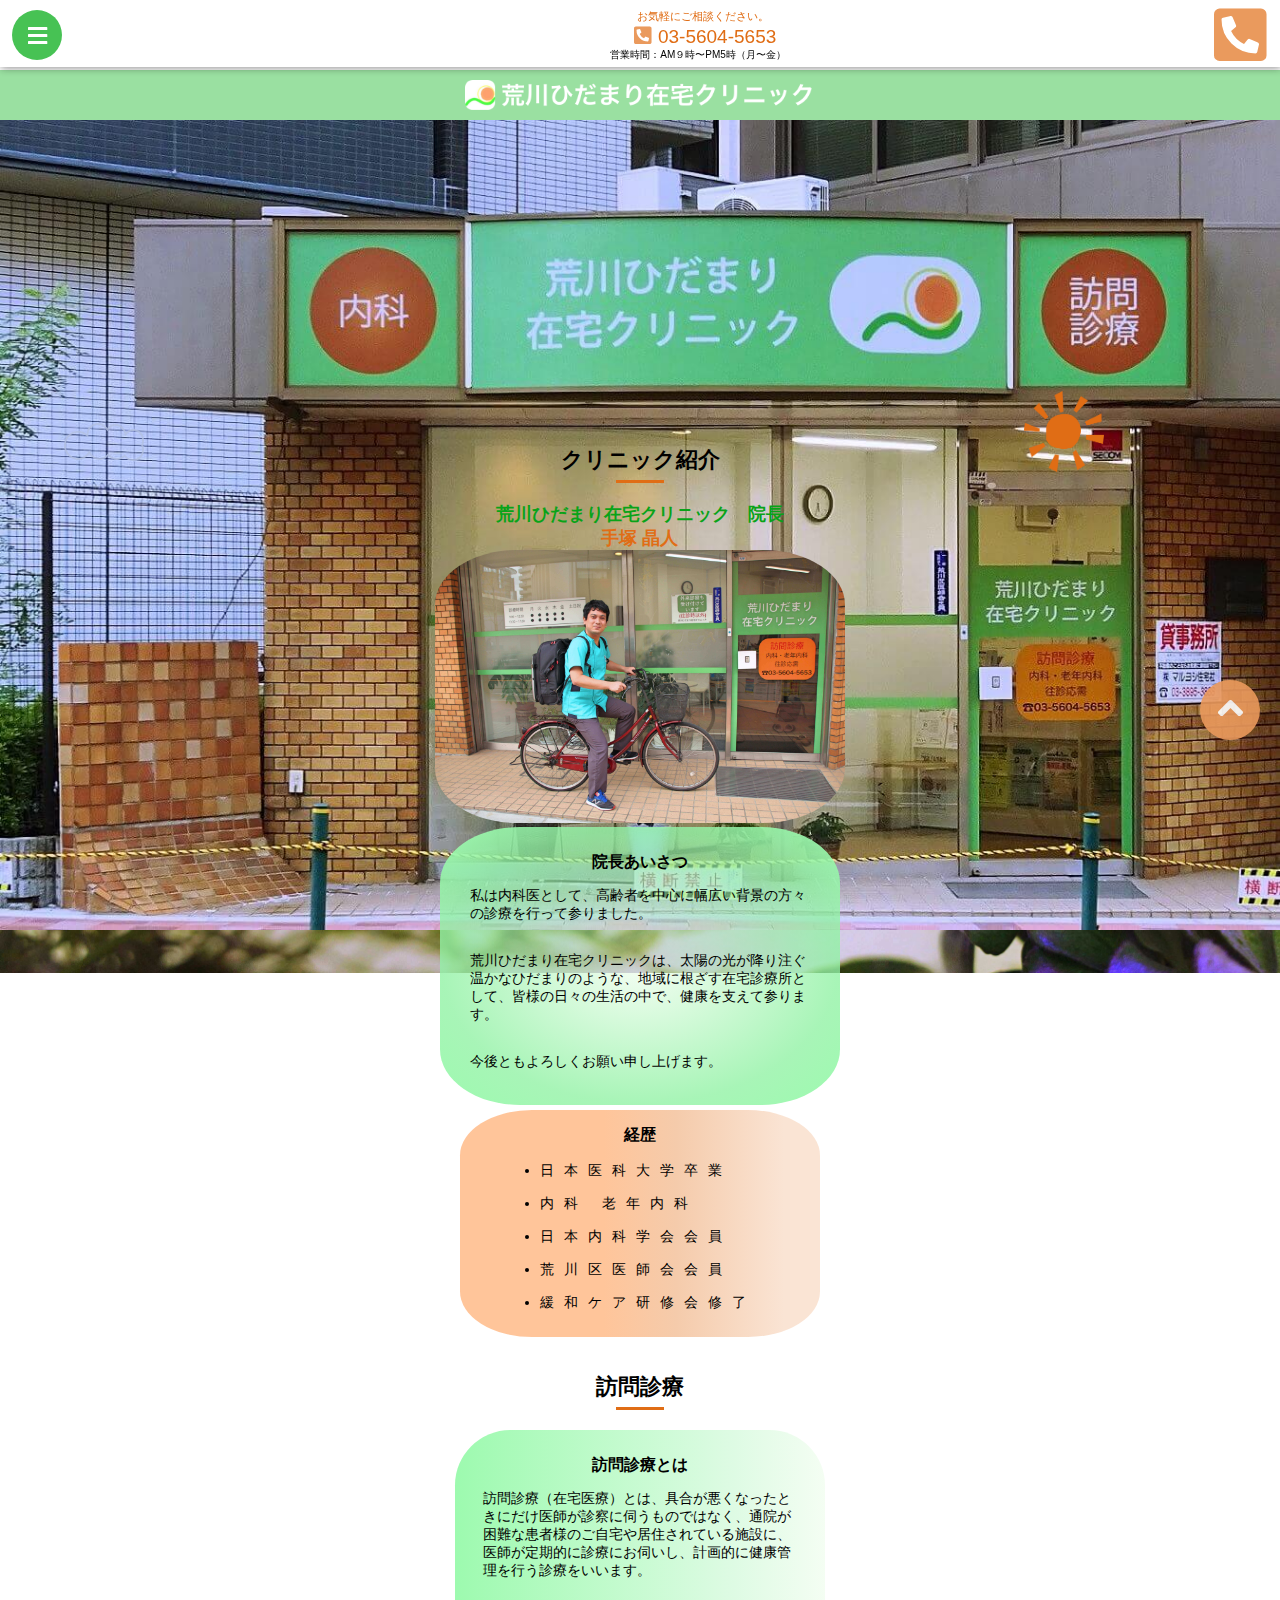
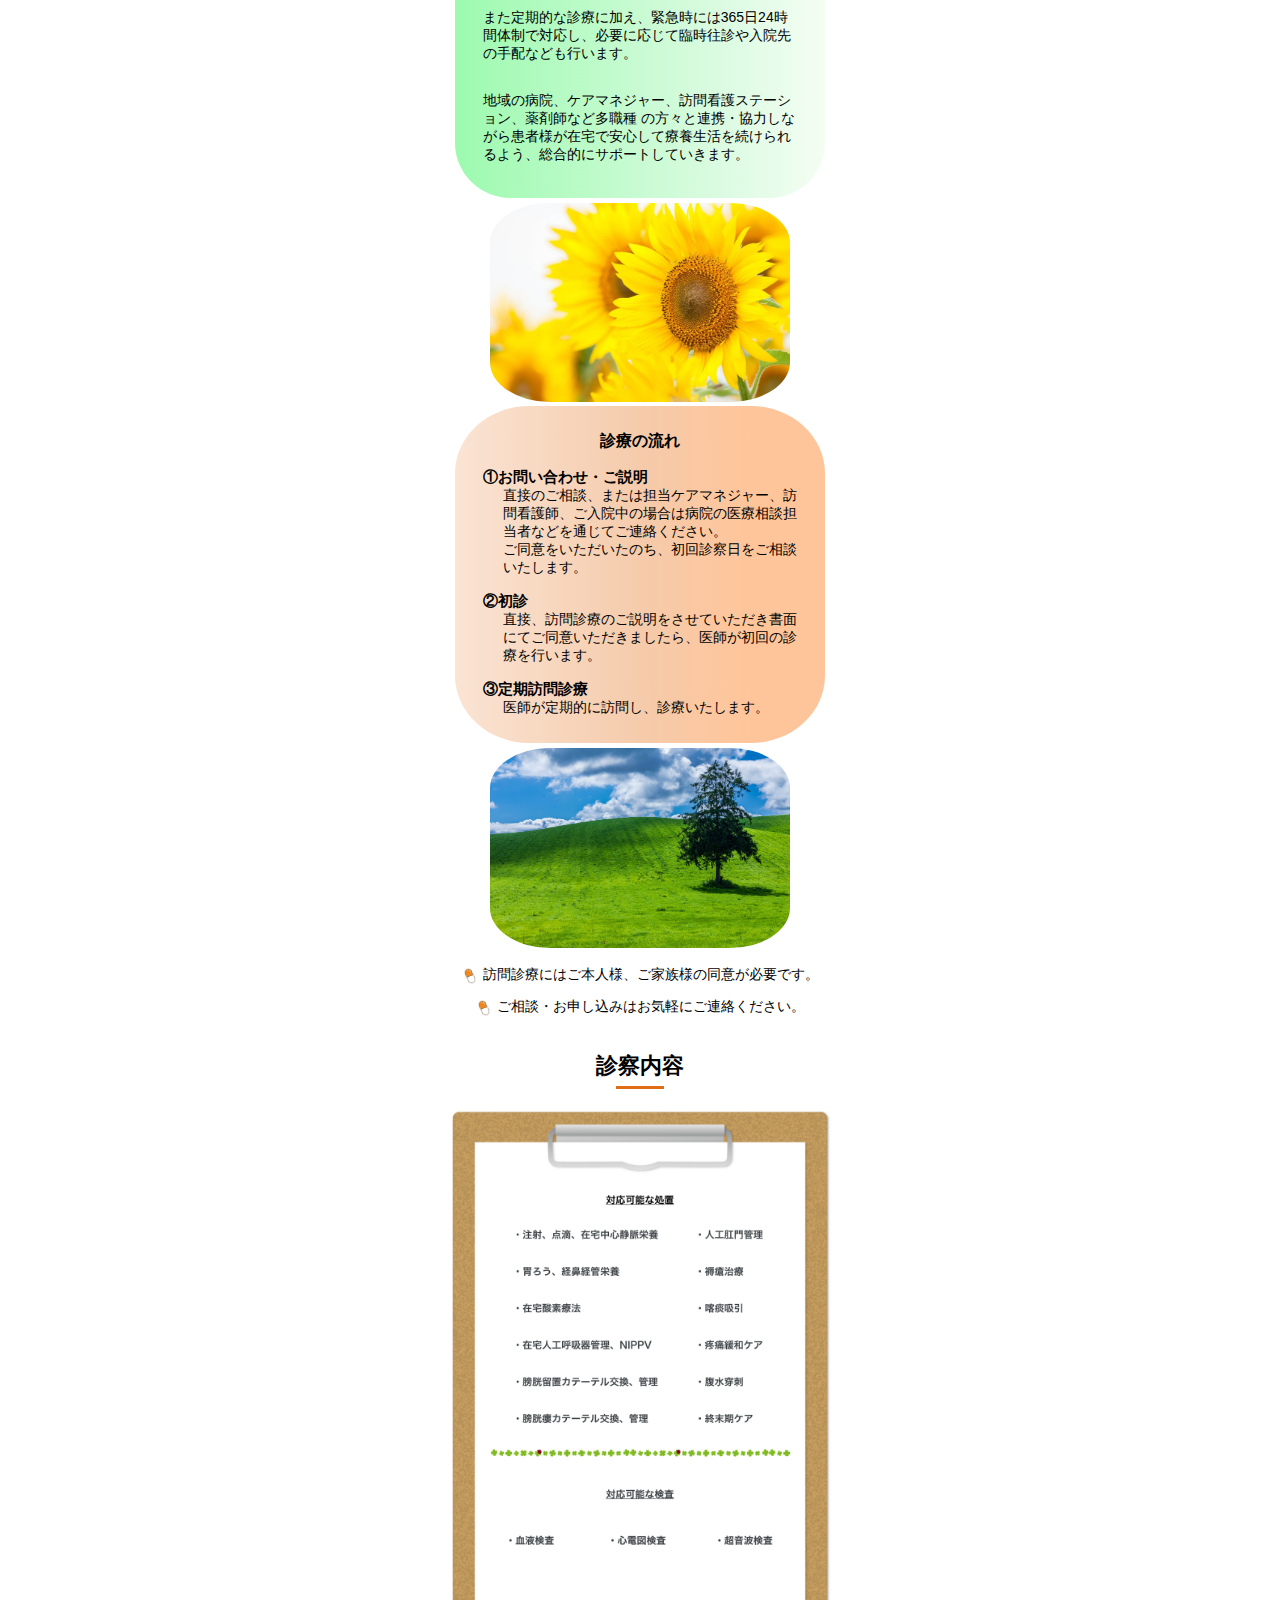
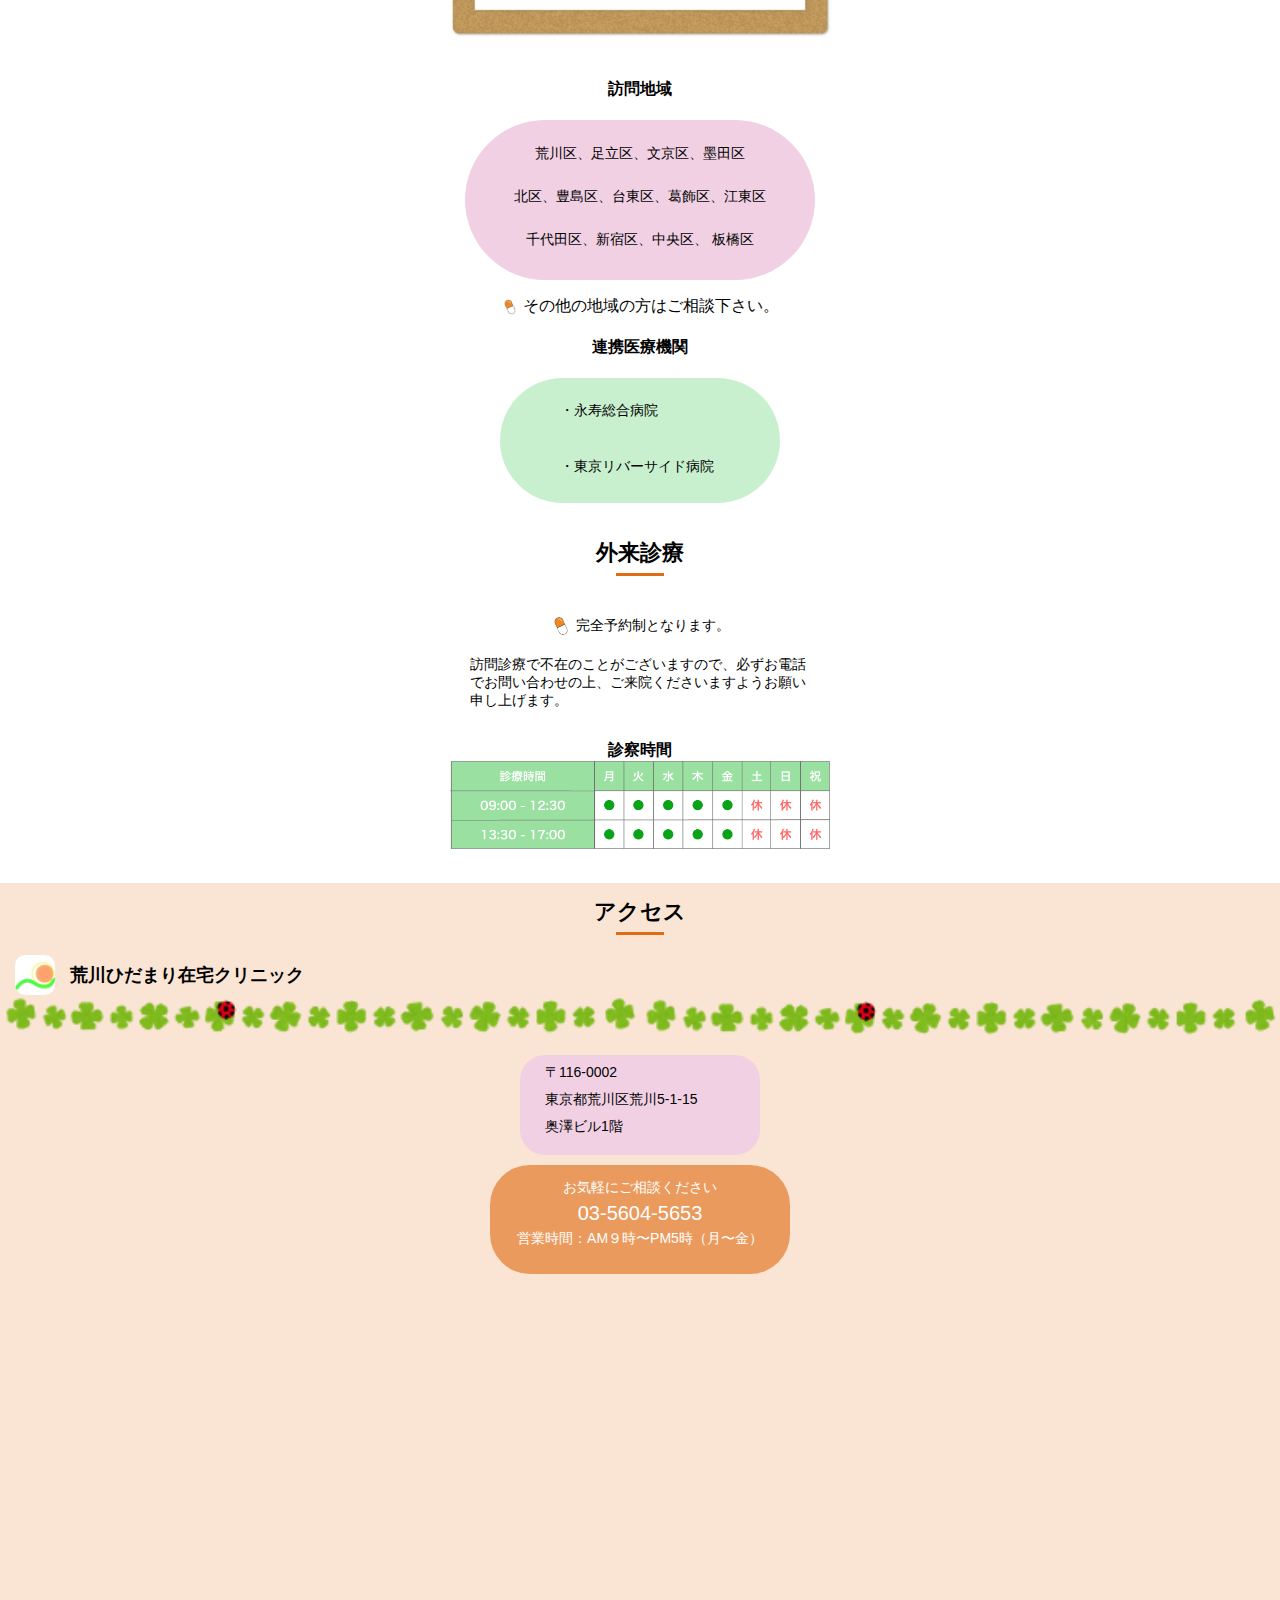
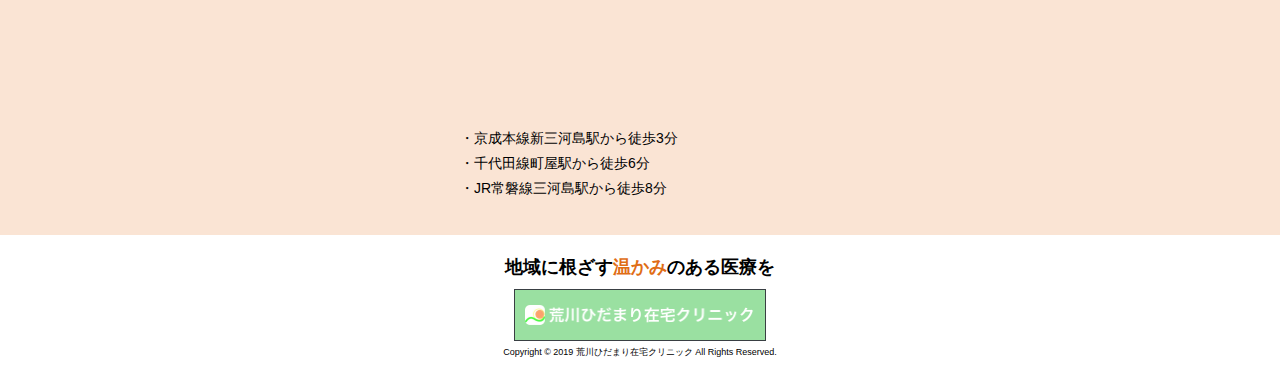
==== commit 25bcf43f: "update" ====
--- a/sp/index.html
+++ b/sp/index.html
@@ -110,22 +110,27 @@
 						<div id="slide">
 							<img
 								src="../img/slide_img01_Fotor.jpg"
+								loading="lazy"
 								alt="荒川ひだまり在宅クリニックの店頭の写真"
 							/>
 							<img
 								src="../img/slide_img06_Fotor.jpg"
+								loading="lazy"
 								alt="ママ・手塚先生仕事頑張ってね！ひなちゃん写真"
 							/>
 							<img
 								src="../img/slide_img02_Fotor.jpg"
+								loading="lazy"
 								alt="荒川ひだまり在宅クリニック院長の友達との海外旅行写真①"
 							/>
 							<img
 								src="../img/slide_img03_Fotor.jpg"
+								loading="lazy"
 								alt="荒川ひだまり在宅クリニック院長の友達との海外旅行写真②"
 							/>
 							<img
 								src="../img/slide_img04_Fotor.jpg"
+								loading="lazy"
 								alt="荒川ひだまり在宅クリニックで飼っている金魚の写真①"
 							/>
 						</div>
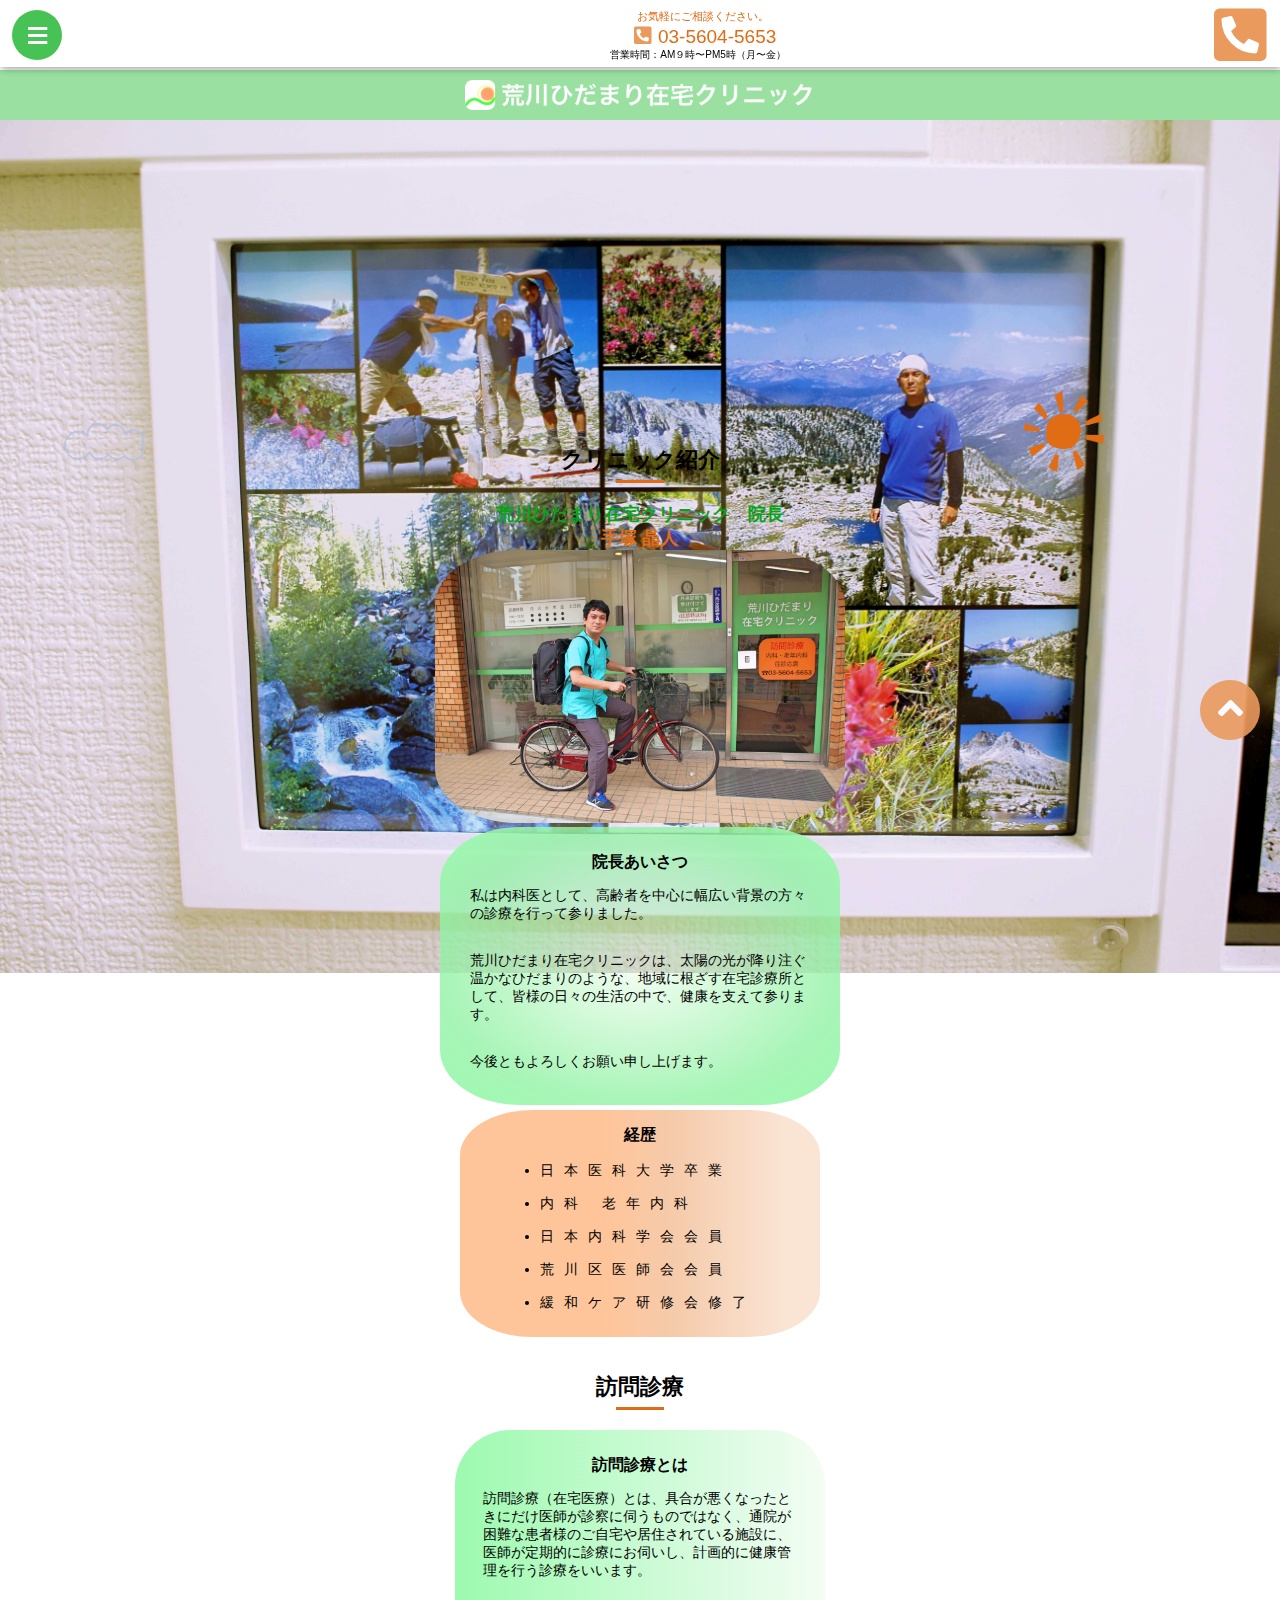
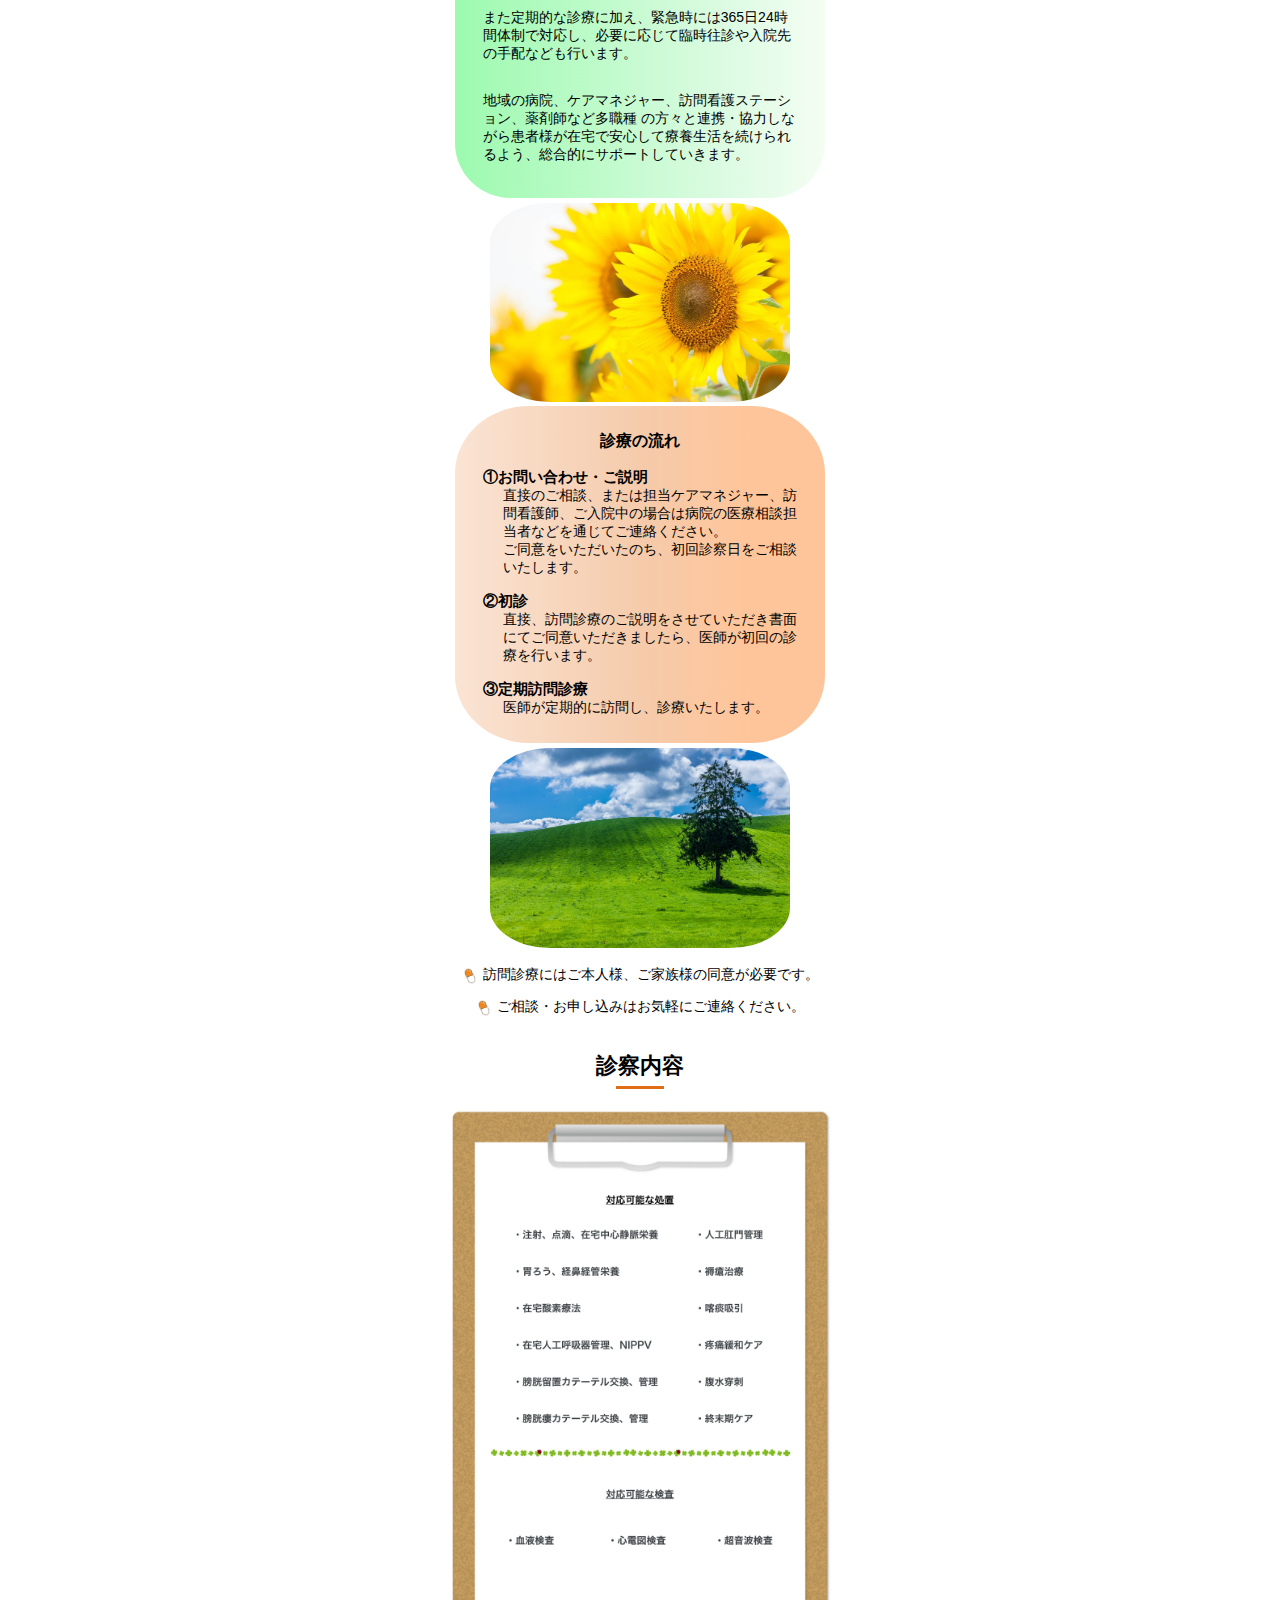
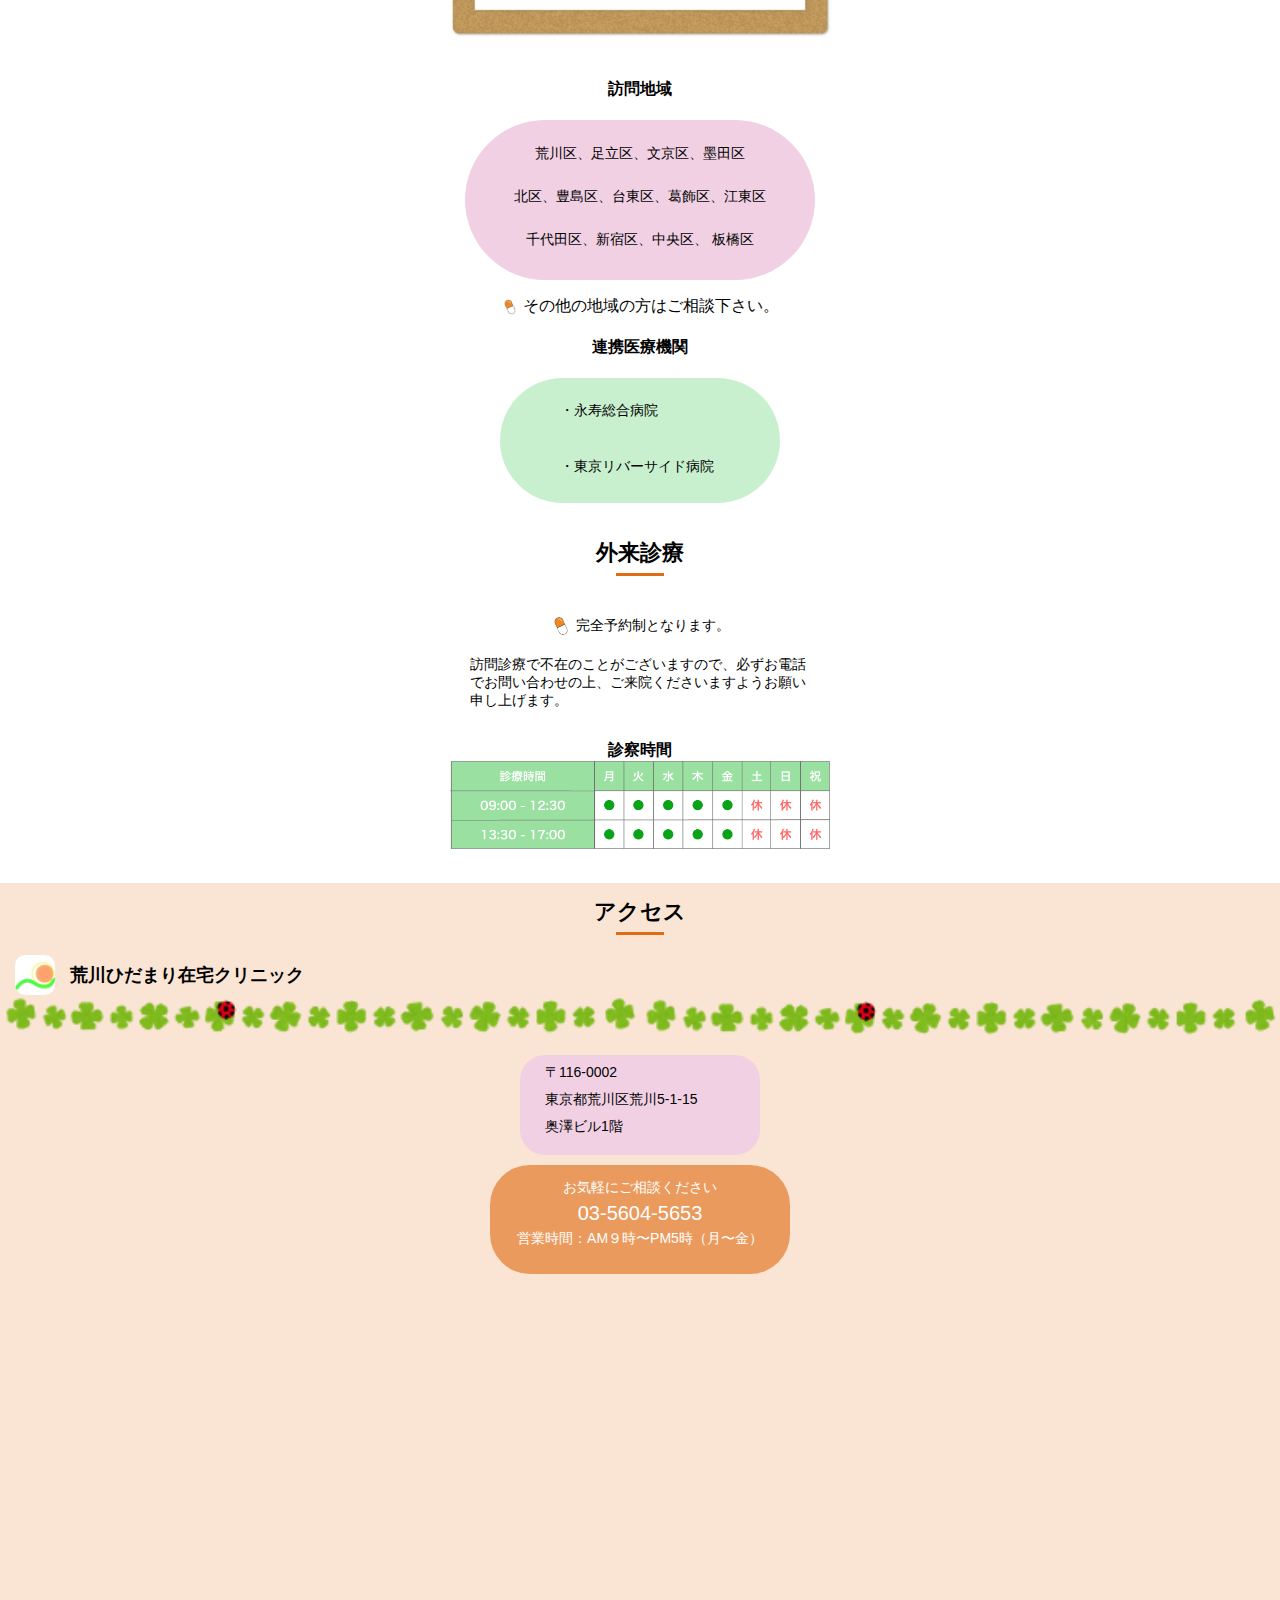
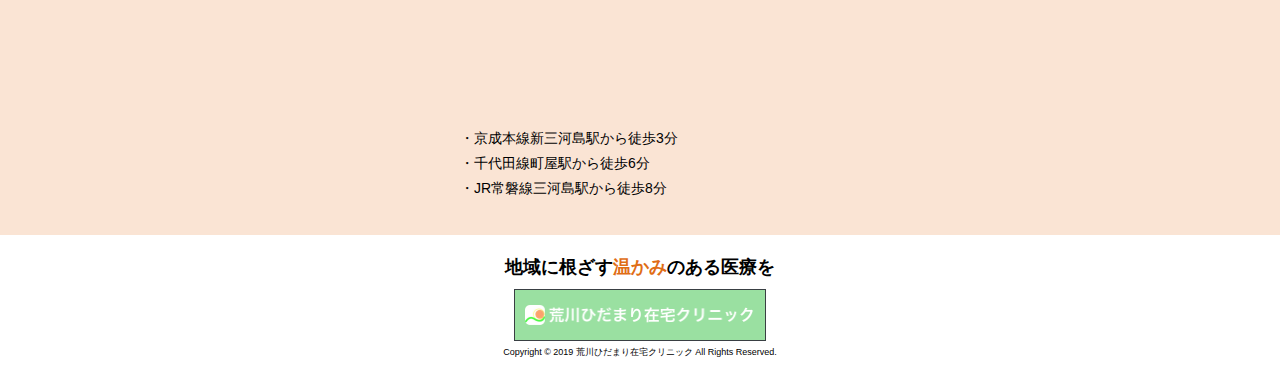
==== commit 102338b8: "update" ====
--- a/sp/index.html
+++ b/sp/index.html
@@ -378,6 +378,7 @@
 										frameborder="0"
 										width="370"
 										allowfullscreen
+										title="荒川ひだまり在宅クリニックのGoogleMap"
 										loading="lazy"
 									></iframe>
 								</p>
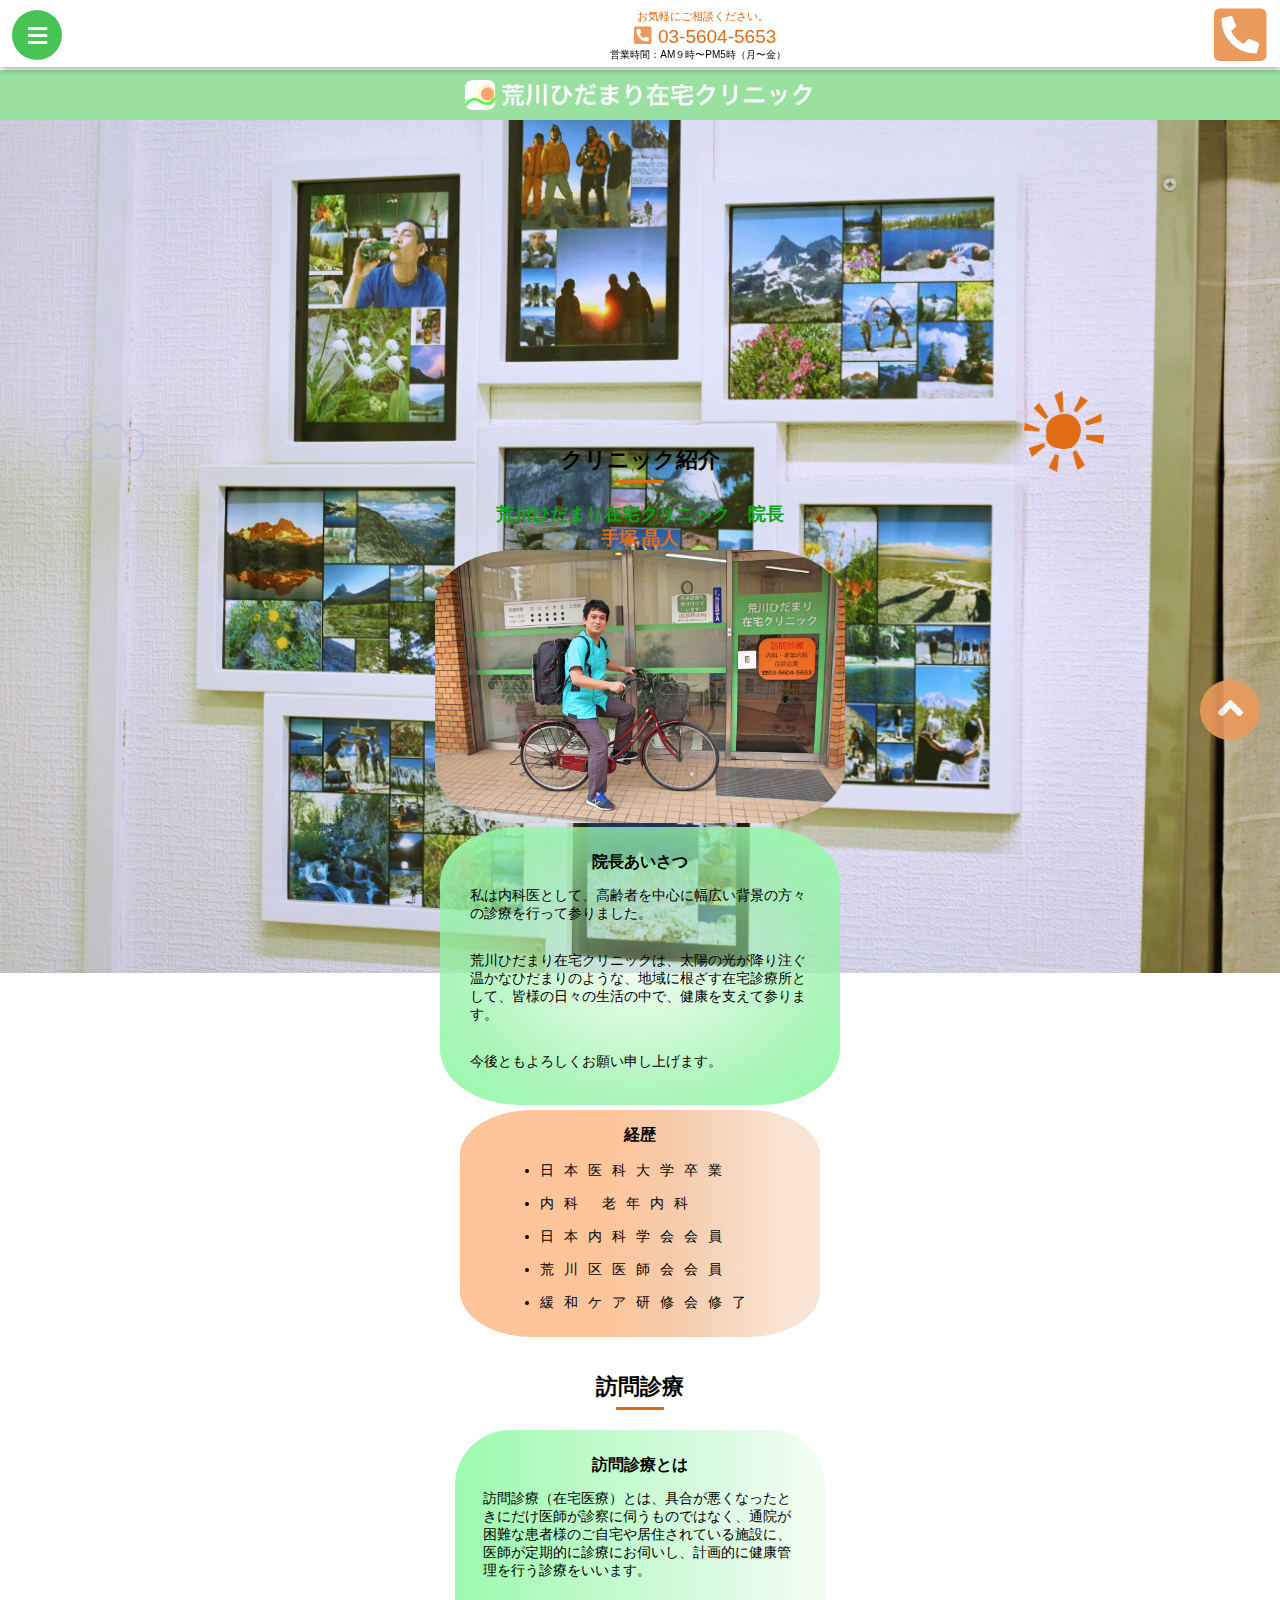
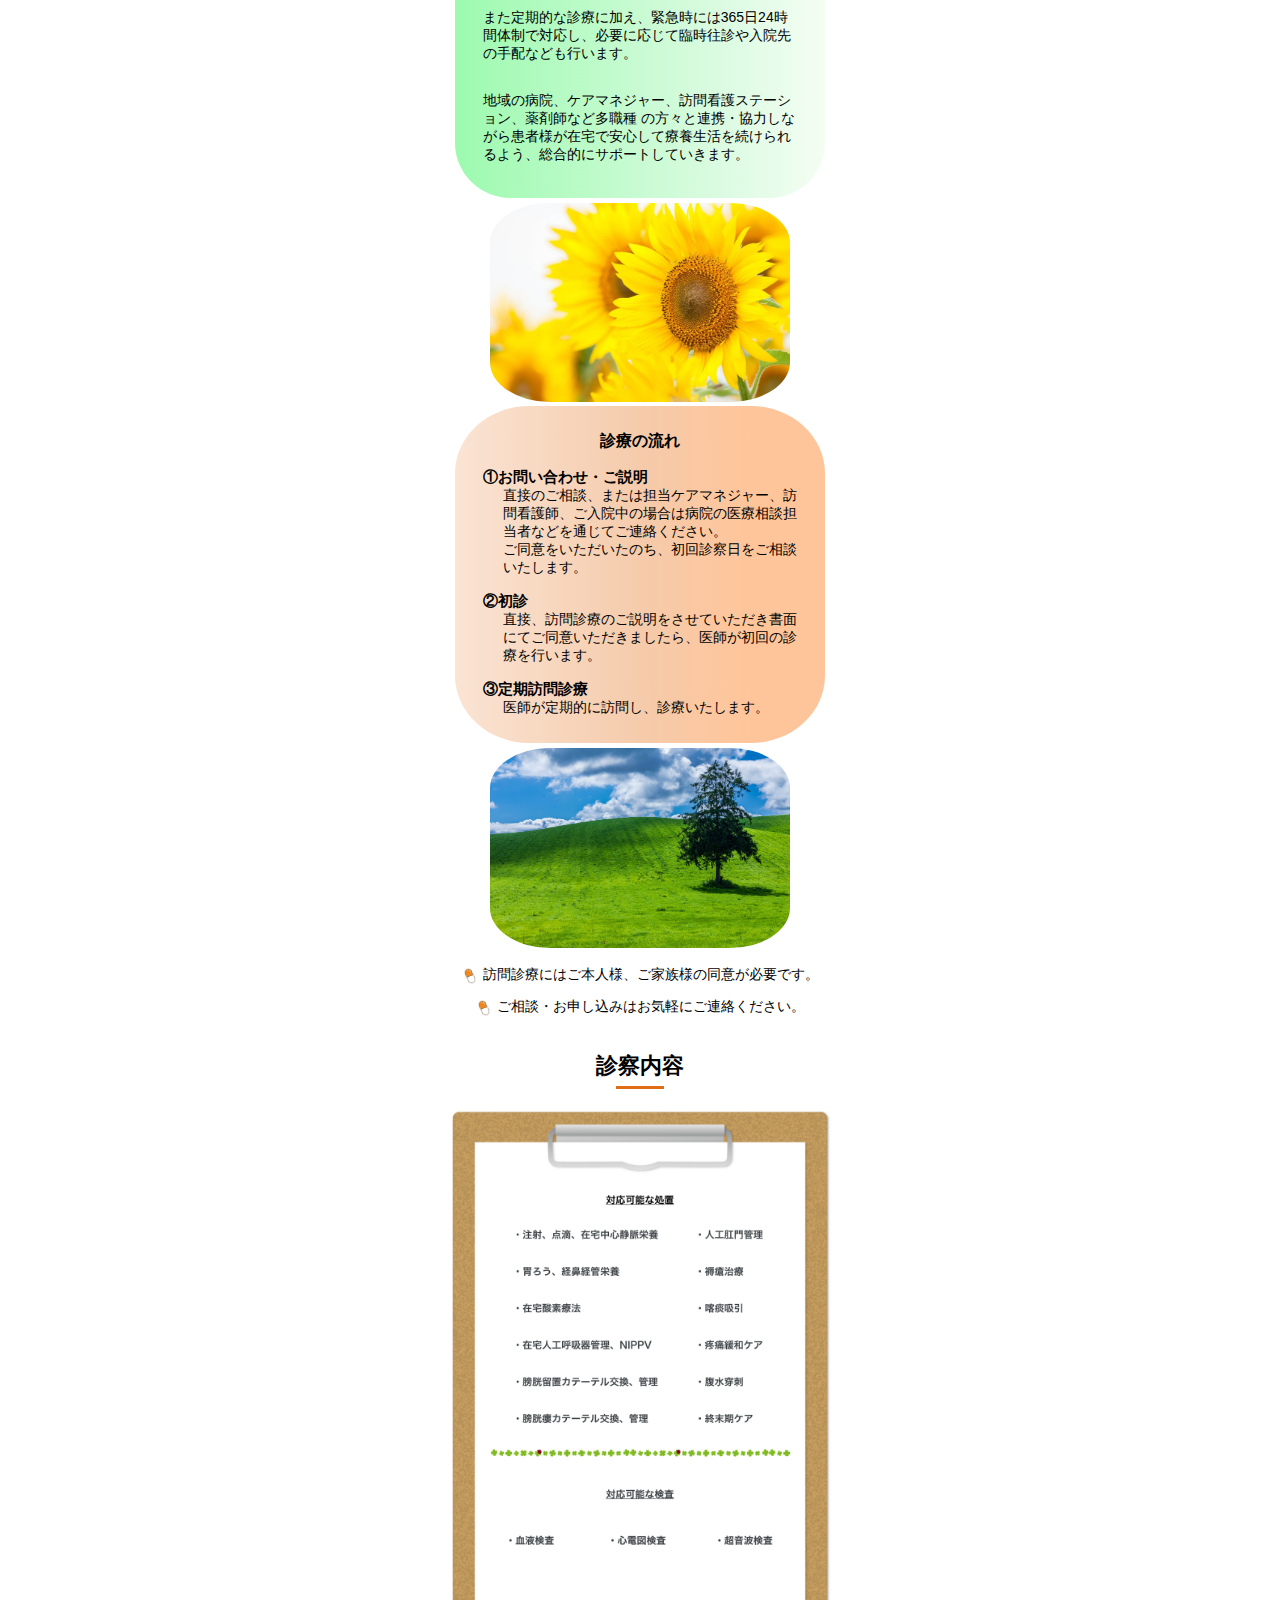
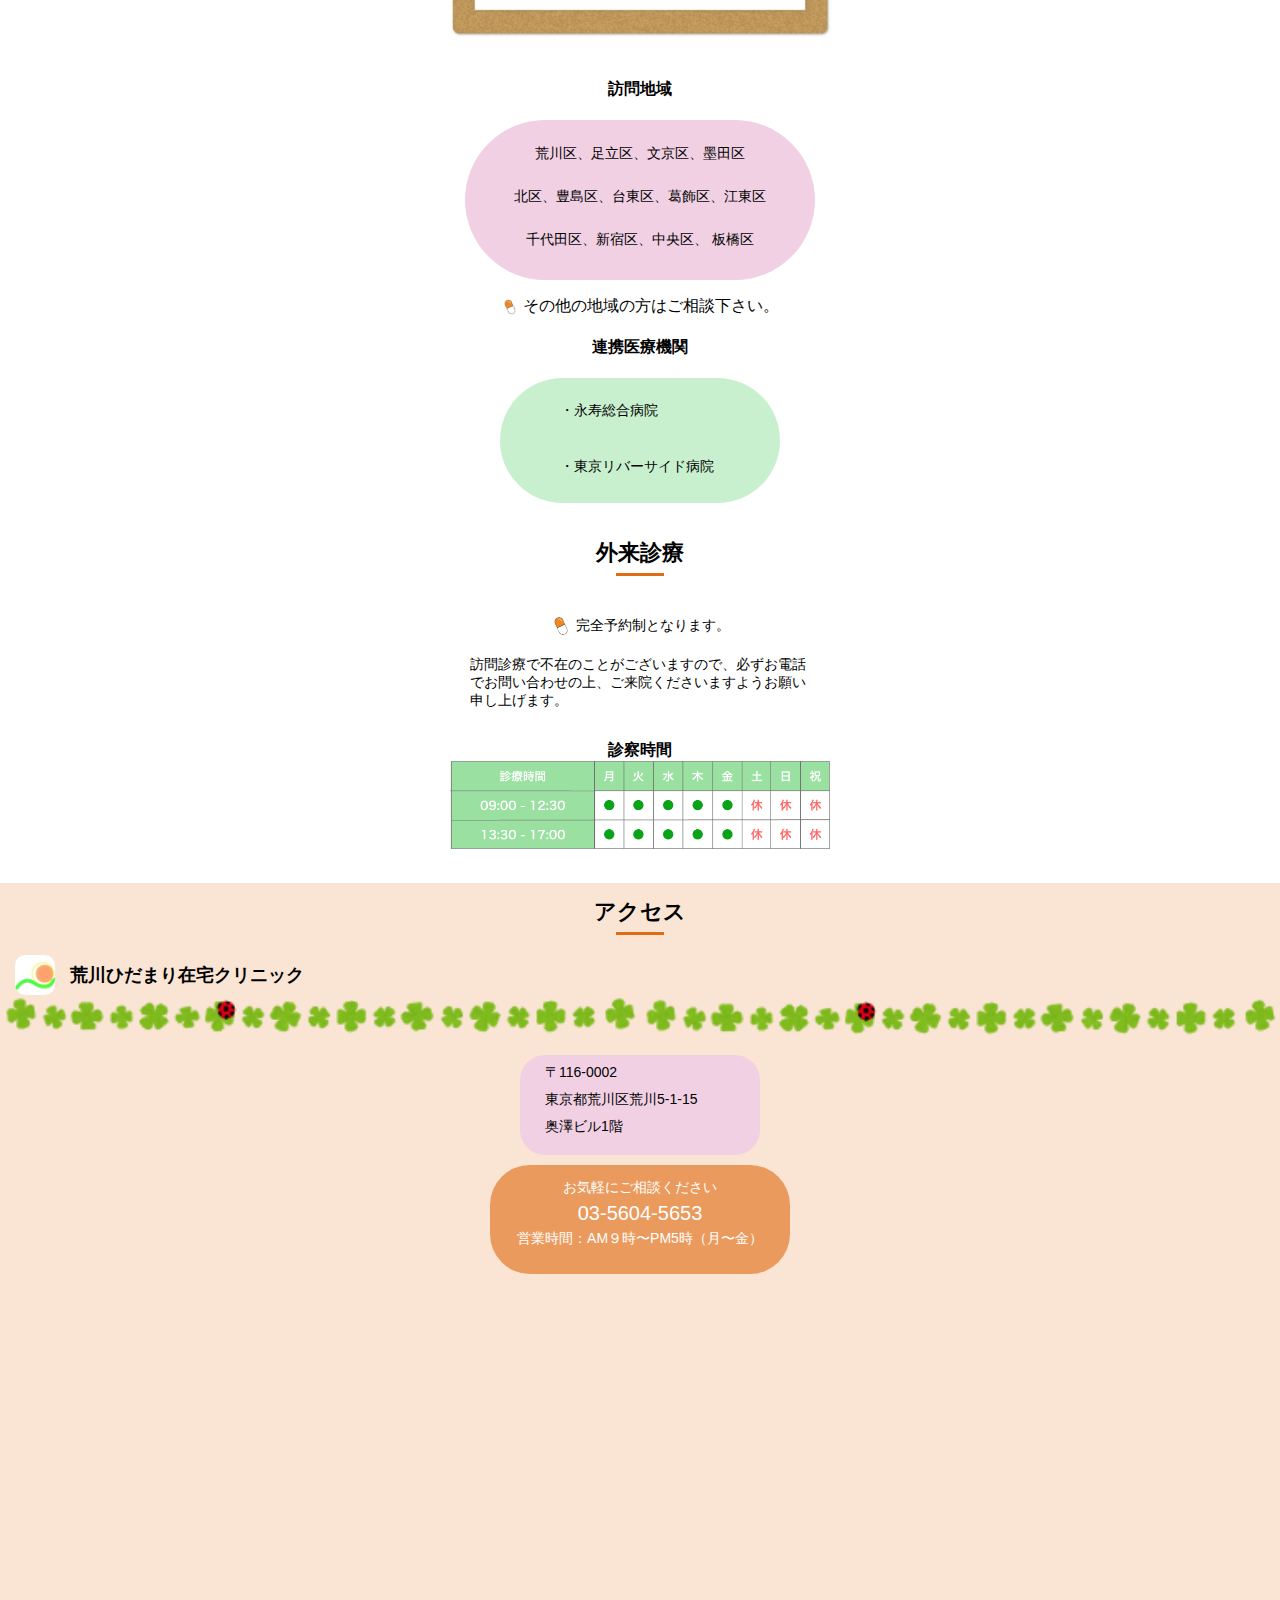
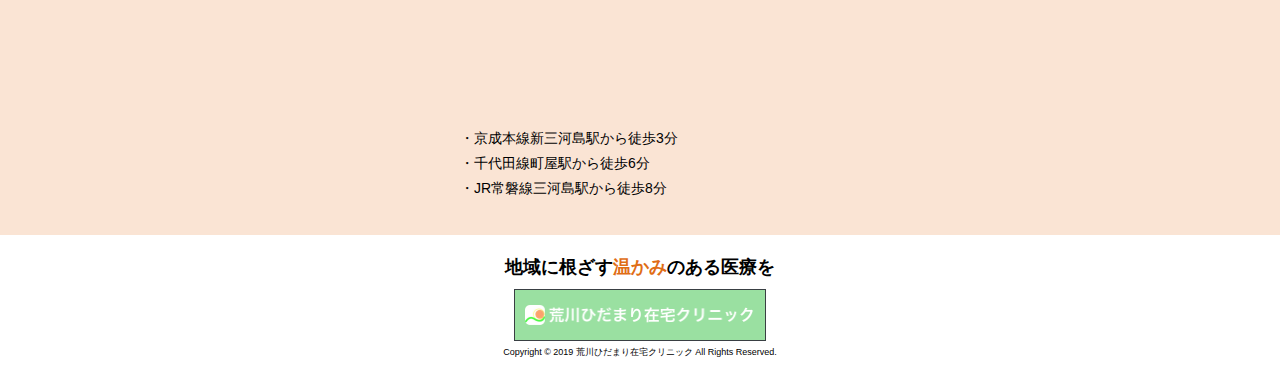
==== commit 2878f801: "update" ====
--- a/sp/index.html
+++ b/sp/index.html
@@ -17,6 +17,14 @@
 			href="https://use.fontawesome.com/releases/v5.10.1/css/all.css"
 		/>
 		<script src="https://ajax.googleapis.com/ajax/libs/jquery/2.1.4/jquery.min.js"></script>
+		<meta
+			name="keywords"
+			content="荒川ひだまり在宅クリニック,在宅診療,訪問診療,医療,東京都,荒川区"
+		/>
+		<meta
+			name="description"
+			content="荒川ひだまり在宅クリニックは、在宅診療所として、地域と積極的に連携し、在宅での療養生活を続けられるようにサポート致します。総合病院や専門医にかかられている方も、主治医と連携し診療を行います。"
+		/>
 	</head>
 	<body>
 		<!-- header ナビゲーション Start -->
@@ -289,7 +297,11 @@
 							<div class="heading-underline"></div>
 						</div>
 						<div class="service-contents">
-							<img src="../img/woodmenu.png" loading="lazy" alt="診察で対応可能な処置と検査項目"/>
+							<img
+								src="../img/woodmenu.png"
+								loading="lazy"
+								alt="診察で対応可能な処置と検査項目"
+							/>
 						</div>
 						<div class="sub-info">
 							<div class="visiting-area">
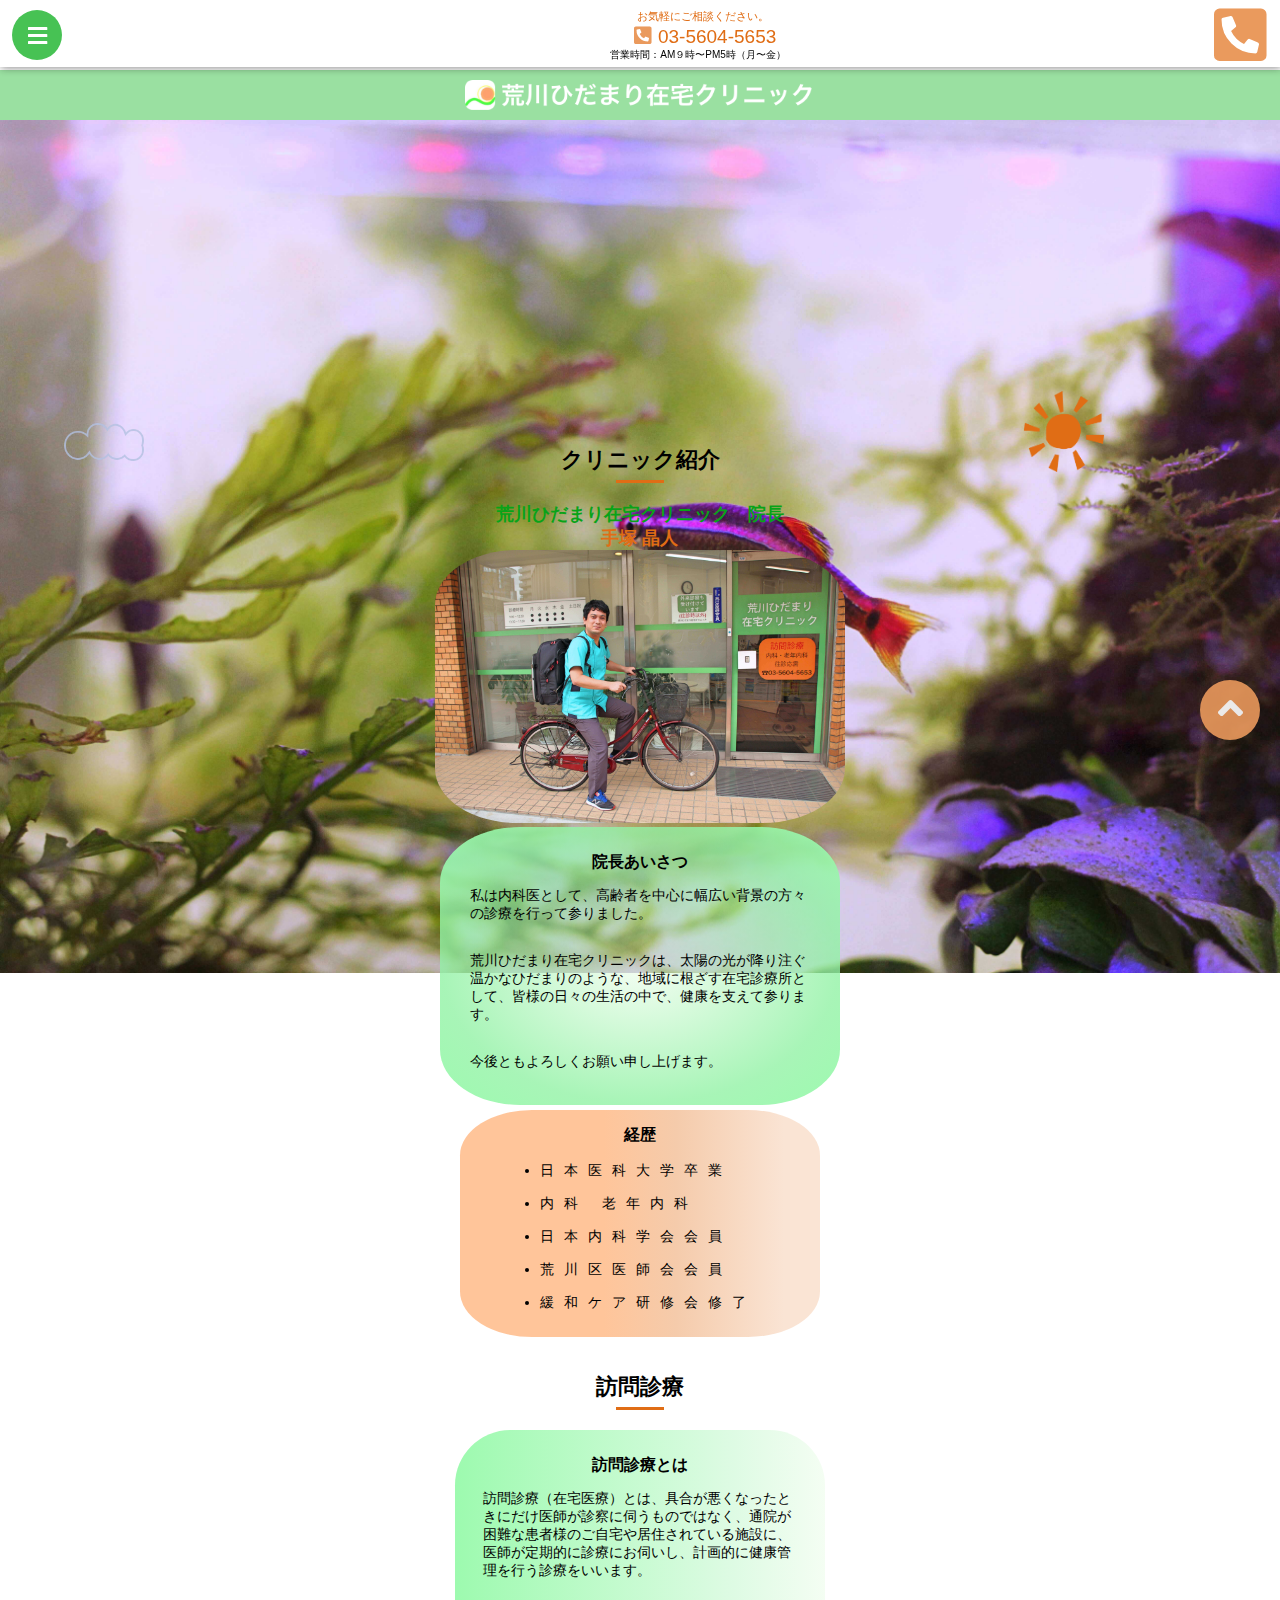
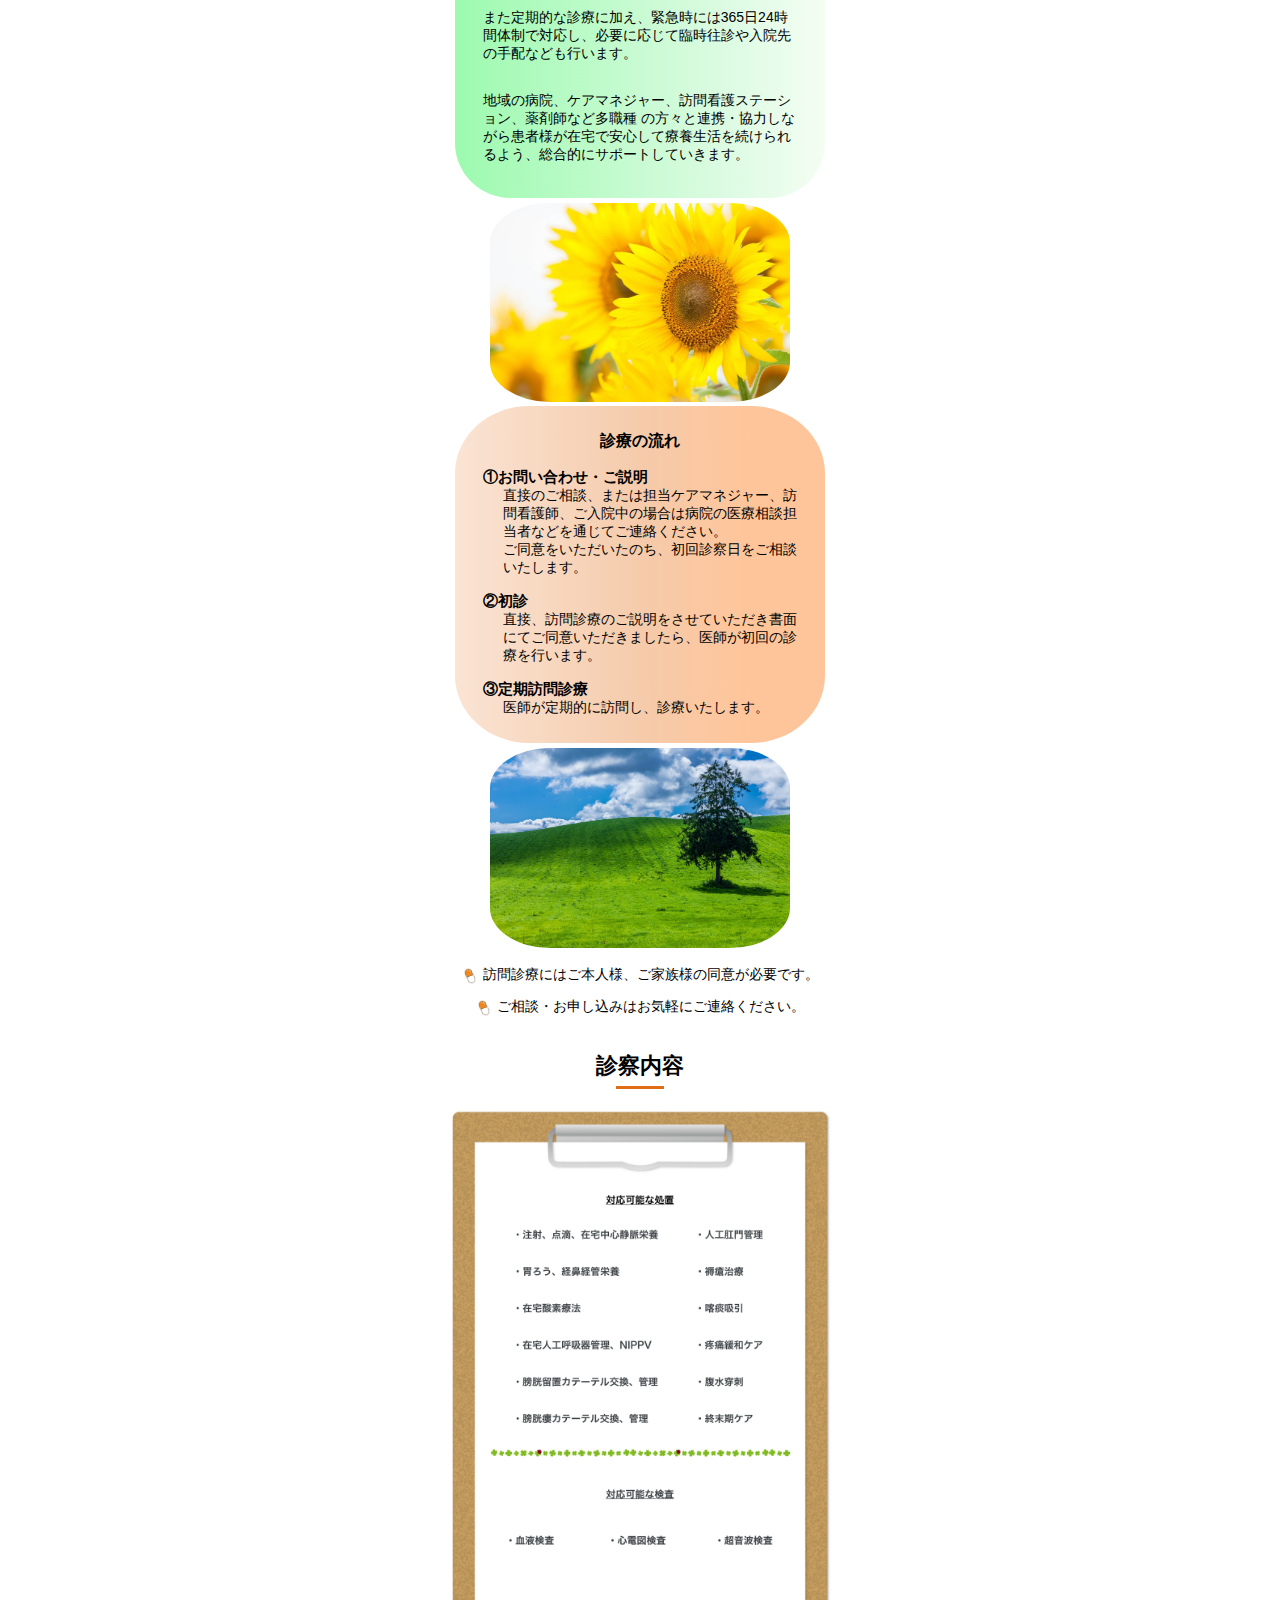
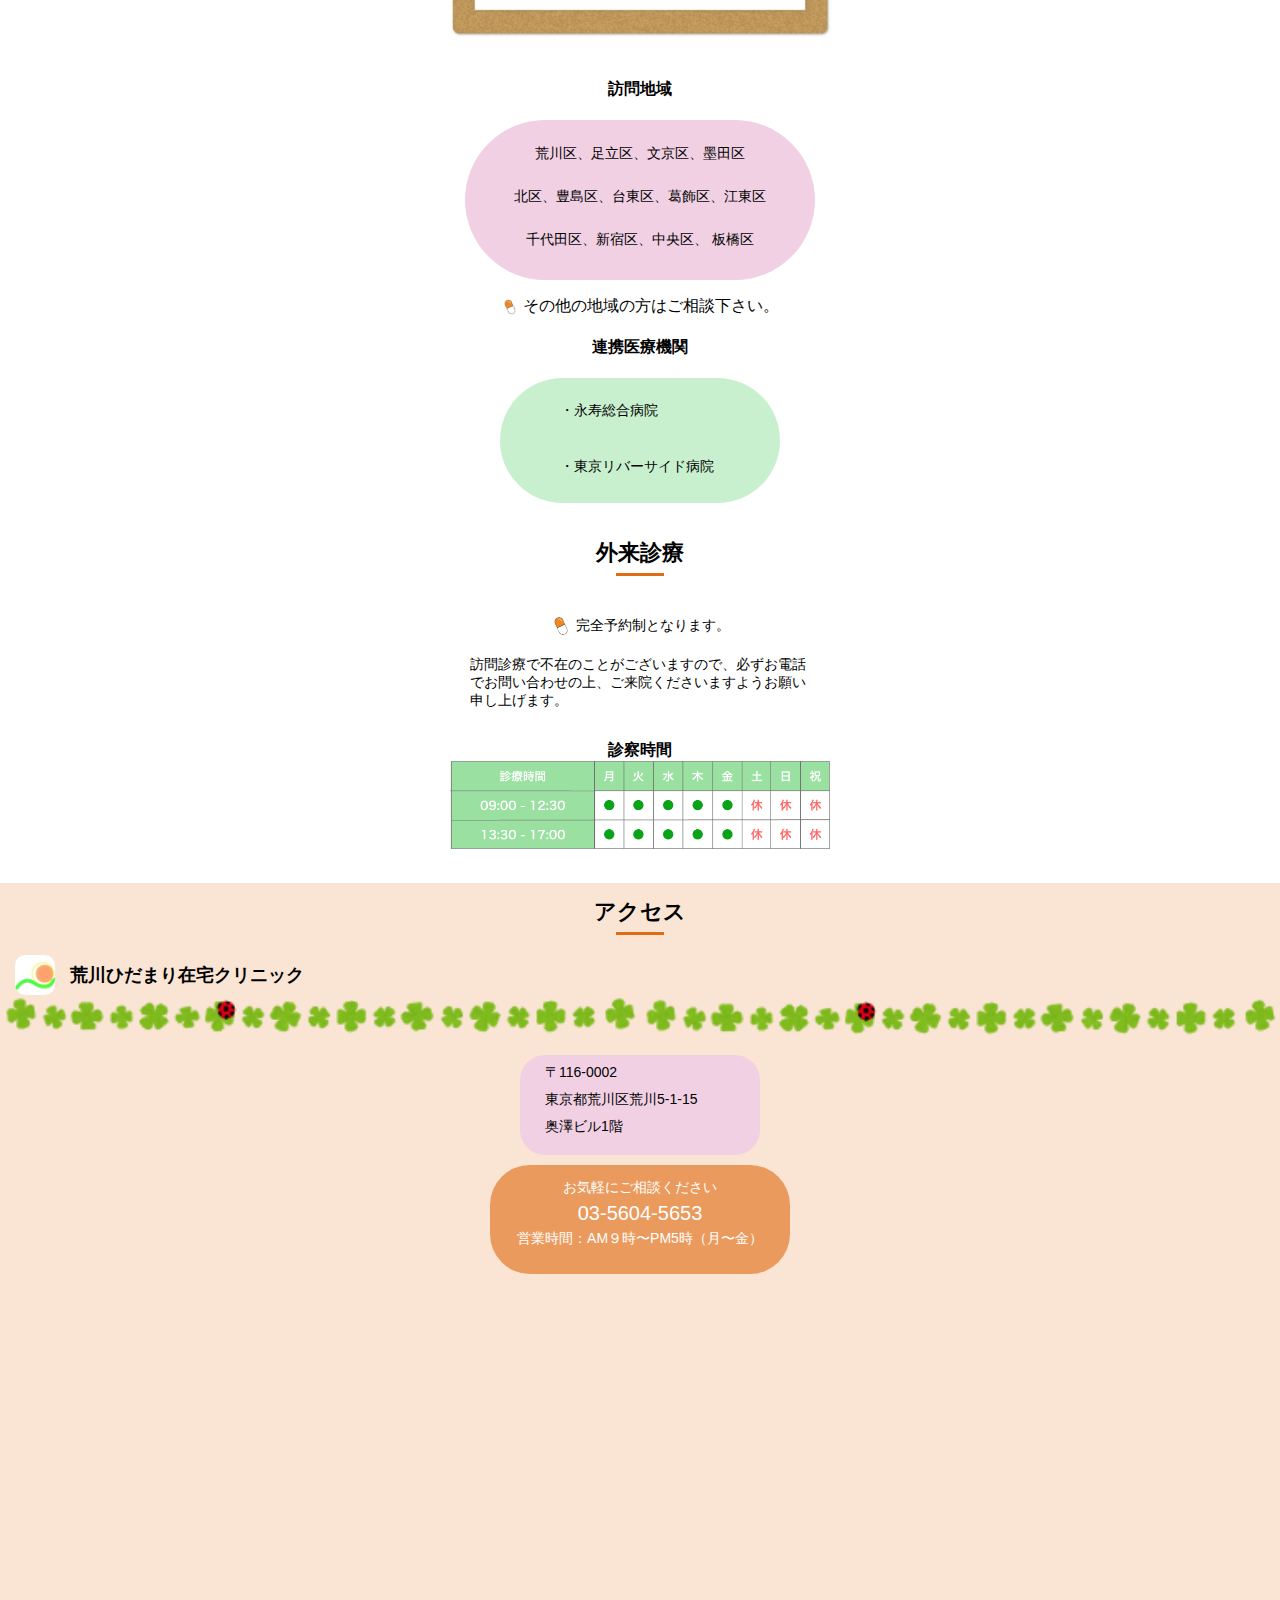
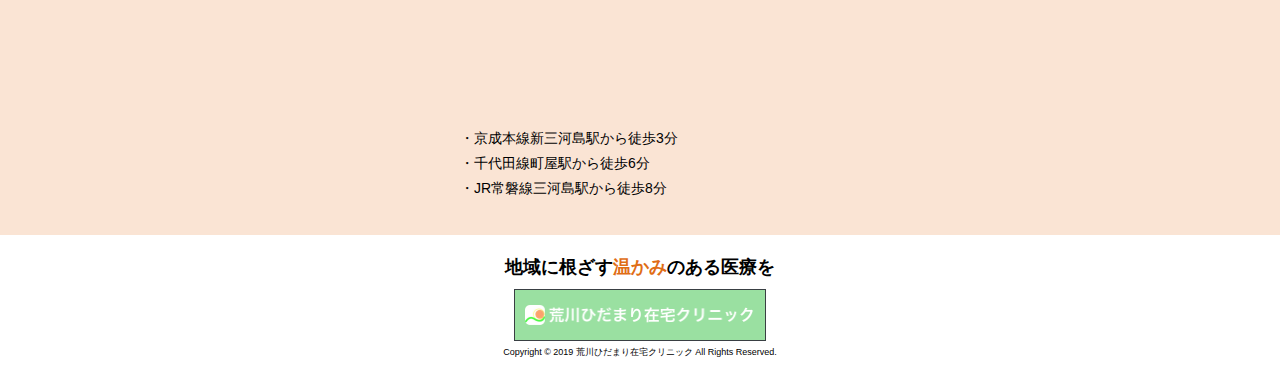
==== commit aedfa407: "update" ====
--- a/sp/index.html
+++ b/sp/index.html
@@ -2,10 +2,14 @@
 <html lang="ja">
 	<head>
 		<meta charset="UTF-8" />
-		<!-- <meta
-			name="viewport"
-			content="width=device-width, initial-scale=1.0, minimum-scale=1.0, maximum-scale=10.0, user-scalable=yes"
-		/> -->
+		<meta
+			name="keywords"
+			content="荒川ひだまり在宅クリニック,在宅診療,訪問診療,医療,東京都,荒川区"
+		/>
+		<meta
+			name="description"
+			content="荒川ひだまり在宅クリニックは、在宅診療所として、地域と積極的に連携し、在宅での療養生活を続けられるようにサポート致します。総合病院や専門医にかかられている方も、主治医と連携し診療を行います。"
+		/>
 		<meta name="viewport" content="width=440" />
 		<title>荒川ひだまり在宅クリニック</title>
 		<meta name="description" content="" />
@@ -17,14 +21,6 @@
 			href="https://use.fontawesome.com/releases/v5.10.1/css/all.css"
 		/>
 		<script src="https://ajax.googleapis.com/ajax/libs/jquery/2.1.4/jquery.min.js"></script>
-		<meta
-			name="keywords"
-			content="荒川ひだまり在宅クリニック,在宅診療,訪問診療,医療,東京都,荒川区"
-		/>
-		<meta
-			name="description"
-			content="荒川ひだまり在宅クリニックは、在宅診療所として、地域と積極的に連携し、在宅での療養生活を続けられるようにサポート致します。総合病院や専門医にかかられている方も、主治医と連携し診療を行います。"
-		/>
 	</head>
 	<body>
 		<!-- header ナビゲーション Start -->
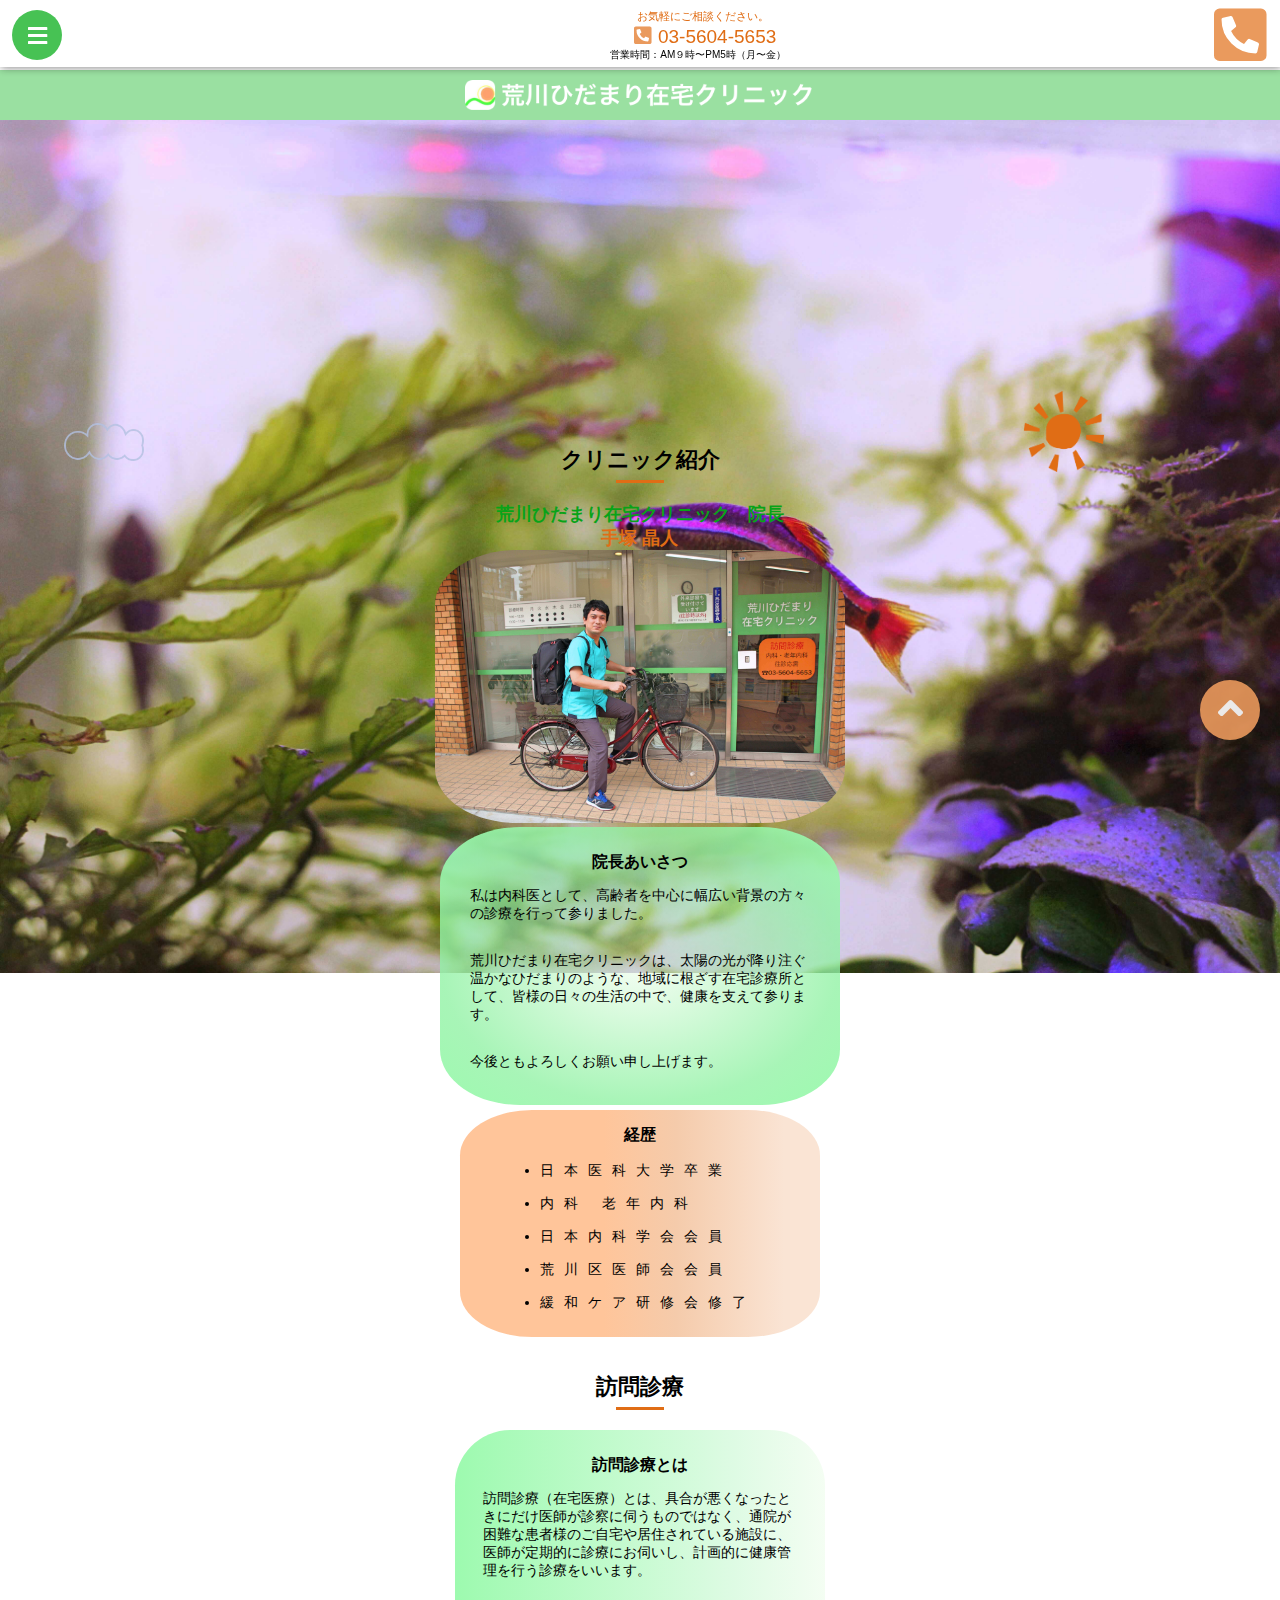
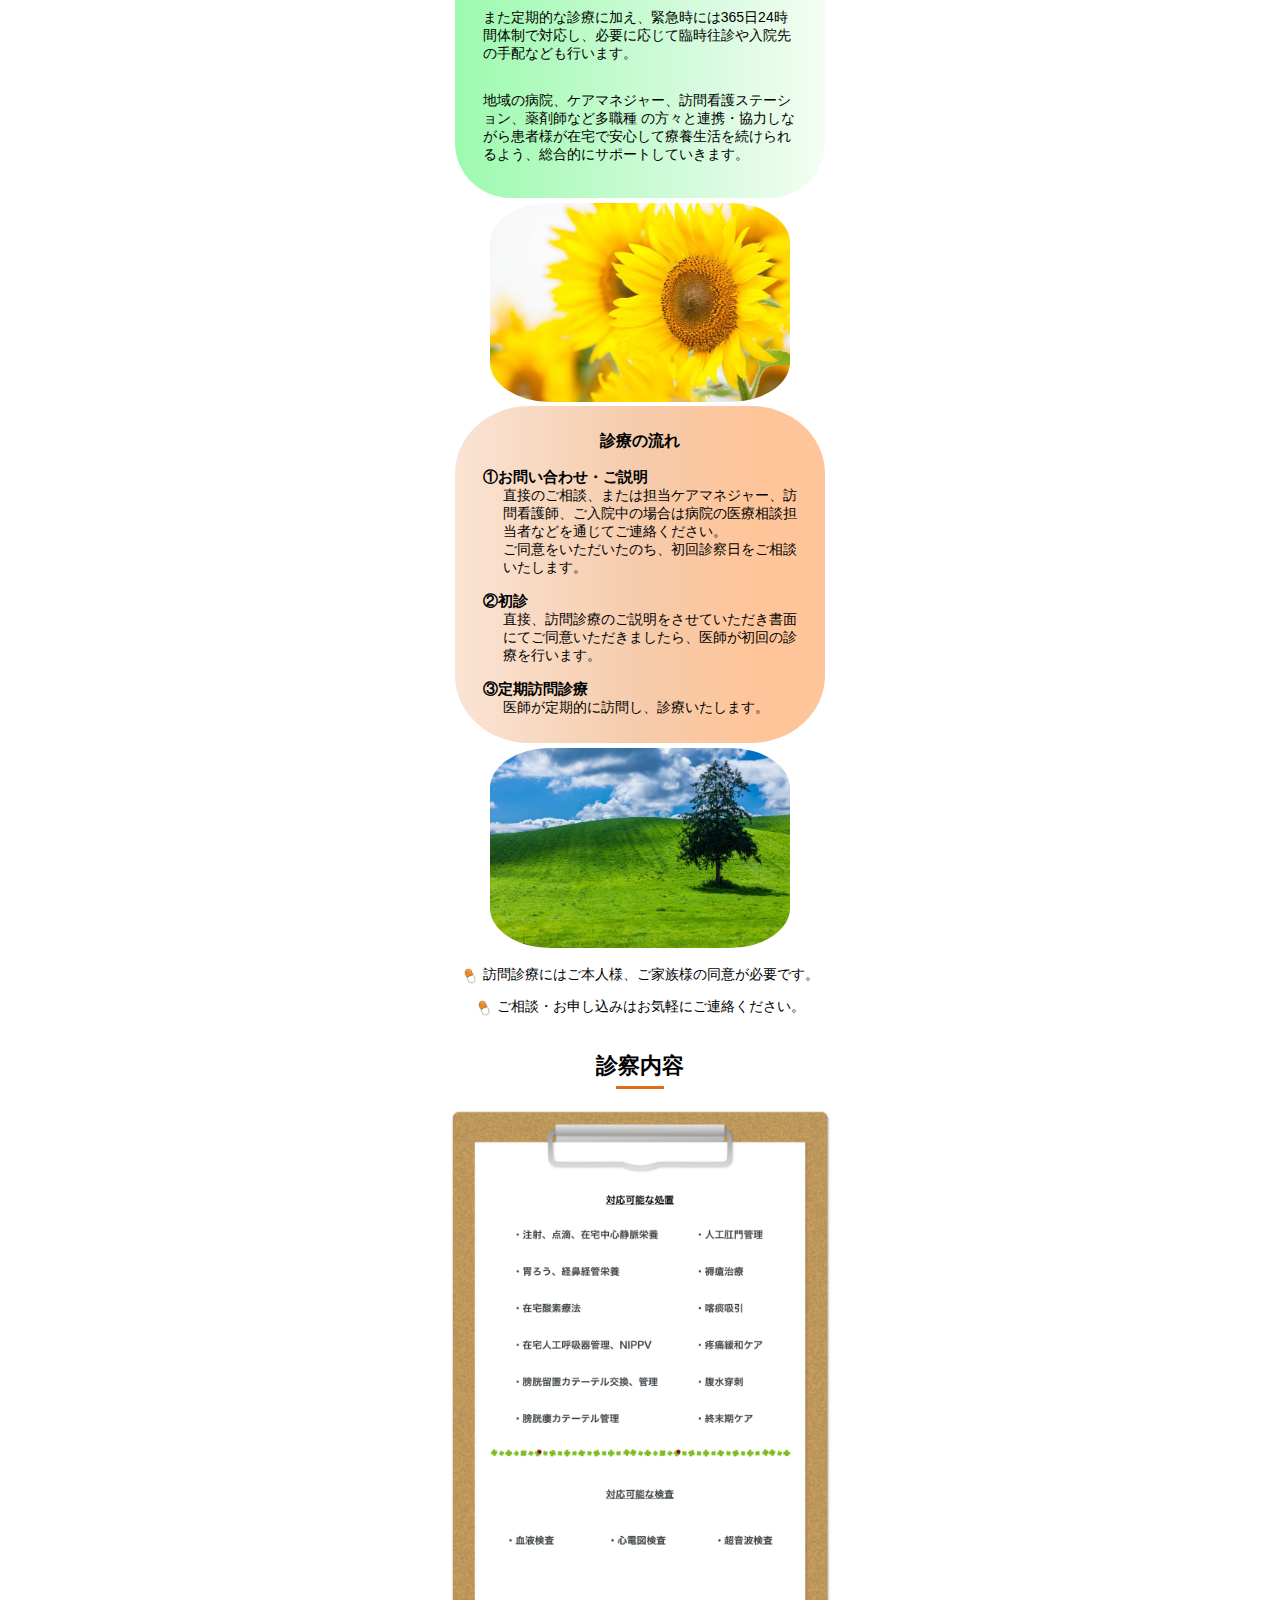
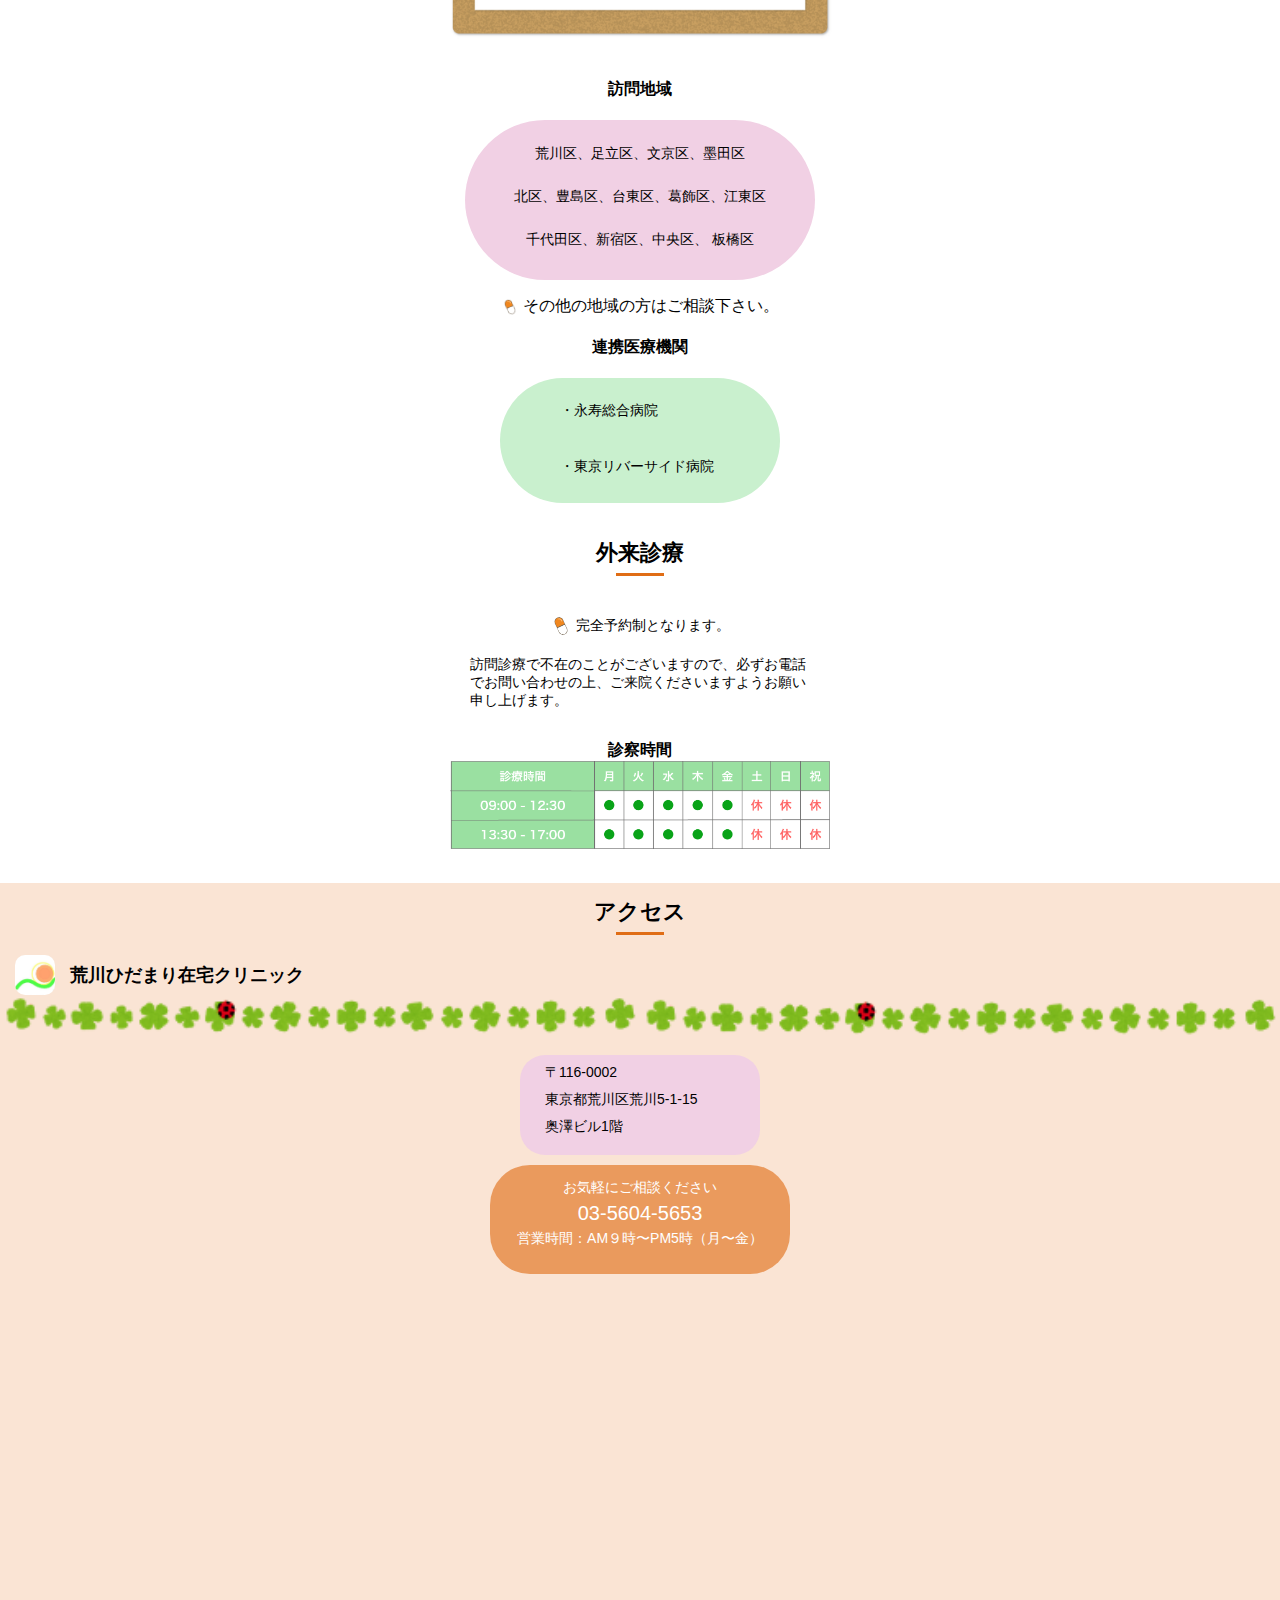
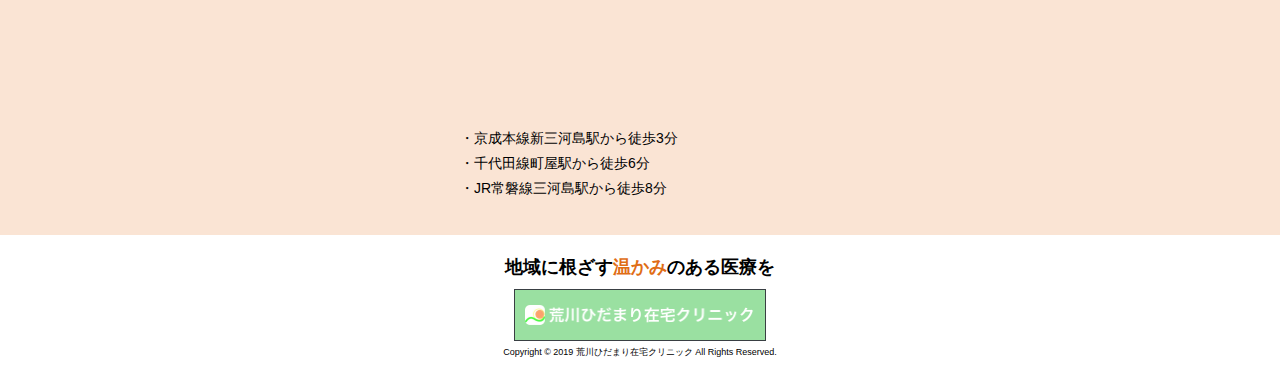
==== commit d5003b95: "hidamari site Deployed" ====
--- a/sp/index.html
+++ b/sp/index.html
@@ -14,7 +14,7 @@
 		<title>荒川ひだまり在宅クリニック</title>
 		<meta name="description" content="" />
 		<meta name="keywords" content="" />
-		<link rel="icon" href="ひだまりロゴ.ico" />
+		<link rel="icon" href="../logo.ico" />
 		<link rel="stylesheet" href="../css/sp-styles.css" />
 		<link
 			rel="stylesheet"
